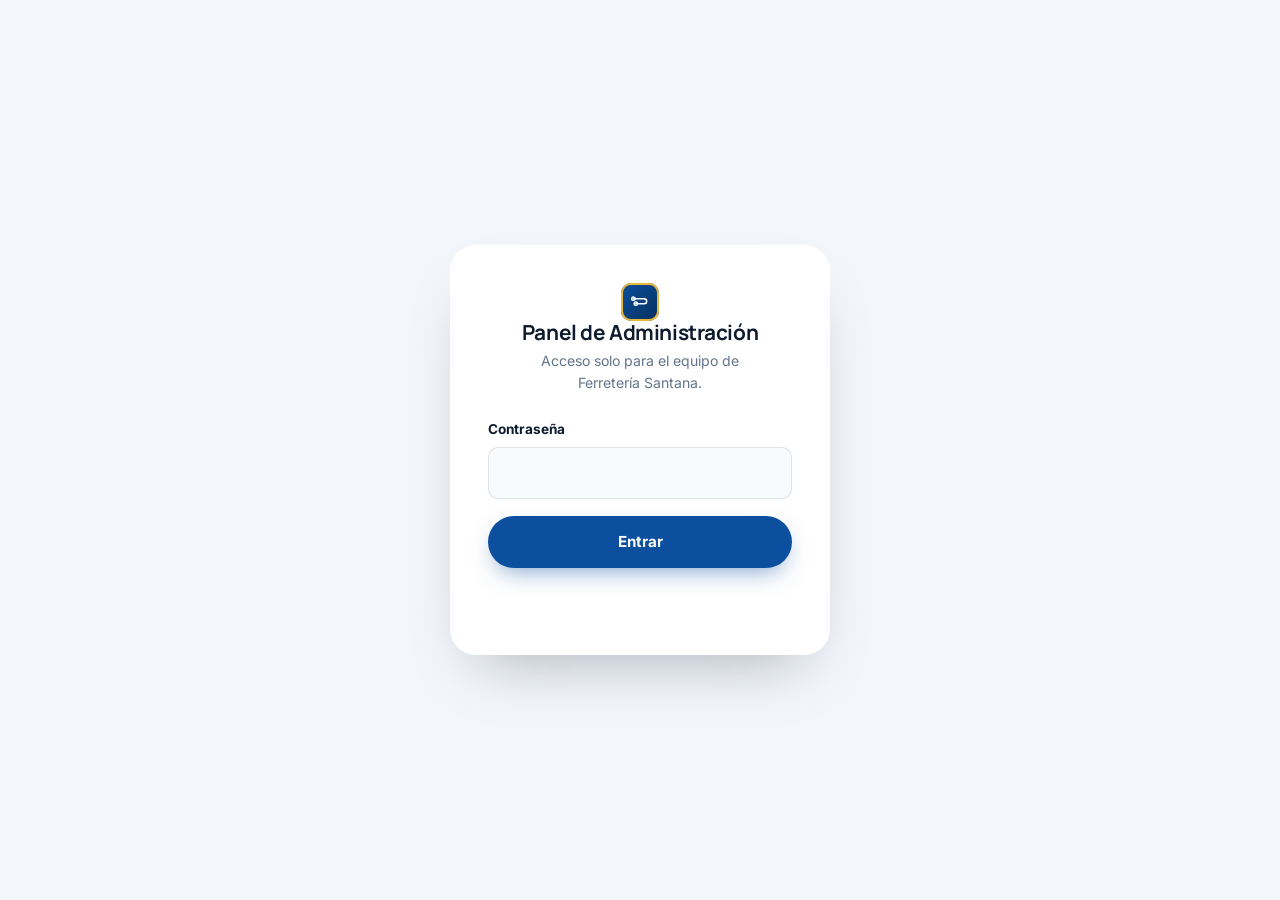
==== index.html @ a8de0877 "Update index.html" ====
<!DOCTYPE html>
<html lang="es-MX">
<head>
<meta charset="UTF-8">
<meta name="viewport" content="width=device-width, initial-scale=1.0">
<title>Panel de Administración | Ferretería Santana</title>
<meta name="robots" content="noindex, nofollow">
<link rel="preconnect" href="https://fonts.googleapis.com">
<link rel="preconnect" href="https://fonts.gstatic.com" crossorigin>
<link rel="stylesheet" href="https://fonts.googleapis.com/css2?family=Manrope:wght@700;800&family=Inter:wght@400;500;600;700&family=IBM+Plex+Mono:wght@500;600&display=swap">
<link rel="stylesheet" href="styles.css?v=20260812">
</head>
<body>

<div class="admin-shell">

  <!-- LOGIN GATE -->
  <div class="admin-lock" data-admin-lock>
    <div class="admin-lock-card">
      <span class="brand-mark" style="margin:0 auto;display:flex;">
        <svg viewBox="0 0 24 24" fill="none" stroke="#fff" stroke-width="1.8" stroke-linecap="round" stroke-linejoin="round"><path d="M4 8h13a3 3 0 0 1 3 3v0a3 3 0 0 1-3 3H7"/><circle cx="4" cy="8" r="2"/><circle cx="7" cy="14" r="2"/></svg>
      </span>
      <h1>Panel de Administración</h1>
      <p>Acceso solo para el equipo de Ferretería Santana.</p>
      <form data-admin-login>
        <div class="form-field" style="text-align:left;">
          <label for="admin-pass">Contraseña</label>
          <input id="admin-pass" type="password" autocomplete="current-password" required>
        </div>
        <button class="btn btn-primary btn-block" type="submit">Entrar</button>
        <p class="admin-error" data-admin-error></p>
      </form>
    </div>
  </div>

  <!-- ADMIN APP (hidden until unlocked) -->
  <div data-admin-app style="display:none;">
    <header class="admin-header">
      <div class="container">
        <div class="brand">
          <span class="brand-mark">
            <svg viewBox="0 0 24 24" fill="none" stroke="#fff" stroke-width="1.8" stroke-linecap="round" stroke-linejoin="round"><path d="M4 8h13a3 3 0 0 1 3 3v0a3 3 0 0 1-3 3H7"/><circle cx="4" cy="8" r="2"/><circle cx="7" cy="14" r="2"/></svg>
          </span>
          <span>Ferretería Santana <small>Panel de productos</small></span>
        </div>
        <div style="display:flex;gap:.7rem;align-items:center;">
          <a class="btn btn-ghost btn-sm" href="tienda.html" target="_blank" rel="noopener">Ver tienda ↗</a>
          <button class="btn btn-ghost btn-sm" data-admin-logout type="button">Salir</button>
        </div>
      </div>
    </header>

    <main class="admin-main">
      <div class="container admin-grid">

        <div>
          <div class="panel">
            <h2 data-form-title>Agregar producto</h2>
            <form data-product-form>
              <input type="hidden" data-field="id">
              <div class="form-field">
                <label for="f-name">Nombre del producto</label>
                <input id="f-name" data-field="name" type="text" required>
              </div>
              <div class="field-row-2">
                <div class="form-field">
                  <label for="f-category">Categoría</label>
                  <select id="f-category" data-field="category" required>
                    <option value="">Seleccionar categoría</option>
                    <option value="ELECTRICOS">Eléctricos</option>
                    <option value="PLOMERIA">Plomería</option>
                    <option value="PINTURA">Pintura</option>
                    <option value="HERRAMIENTA">Herramienta</option>
                    <option value="JARDINERIA">Jardinería</option>
                    <option value="CERRAJERIA">Cerrajería</option>
                    <option value="SEGURIDAD">Seguridad</option>
                    <option value="ILUMINACION">Iluminación</option>
                    <option value="FERRETERIA">Ferretería general</option>
                  </select>
                </div>
                <div class="form-field">
                  <label for="f-icon">Ícono</label>
                  <select id="f-icon" data-field="icon">
                    <option value="">Sin ícono</option>
                    <option value="toolbox">🧰 Herramientas</option>
                    <option value="light">💡 Iluminación</option>
                    <option value="paint">🎨 Pintura</option>
                    <option value="security">🛡️ Seguridad</option>
                    <option value="key">🔑 Cerrajería</option>
                    <option value="pipe">🔧 Plomería</option>
                    <option value="valve">⚙️ Válvulas</option>
                  </select>
                </div>
              </div>
              <div class="field-row-2">
                <div class="form-field">
                  <label for="f-price">Precio (opcional)</label>
                  <input id="f-price" data-field="price" type="text" placeholder="Ej. 150.00">
                </div>
                <div class="form-field">
                  <label for="f-unit">Unidad</label>
                  <input id="f-unit" data-field="unit" type="text" placeholder="Ej. pieza, tramo 6m">
                </div>
              </div>
              <div class="form-field">
                <label for="f-desc">Descripción breve</label>
                <textarea id="f-desc" data-field="desc" rows="3"></textarea>
              </div>
              <div style="display:flex;gap:.6rem;">
                <button class="btn btn-primary btn-block" type="submit" data-submit-label>Agregar producto</button>
                <button class="btn btn-ghost" type="button" data-cancel-edit style="display:none;">Cancelar</button>
              </div>
            </form>
          </div>

          <div class="panel" style="margin-top:1.4rem;">
            <h2>Guardar cambios permanentes</h2>
            <p class="panel-note">Los cambios se guardan automáticamente en este navegador (localStorage), así que ya los ves reflejados en la tienda desde aquí. Para que <strong>todos los visitantes</strong> los vean en GitHub, descarga el archivo actualizado y reemplázalo en tu repositorio.</p>
            <button class="btn btn-accent btn-block" data-export-btn type="button">Descargar products-data.js actualizado</button>
            <p class="status-line" data-export-status></p>
            <div class="divider"></div>
            <button class="btn btn-ghost btn-block" data-reset-btn type="button">Restablecer catálogo original</button>
          </div>
        </div>

        <div class="panel">
          <h2>Productos (<span data-product-count>0</span>)</h2>
          <div class="product-toolbar" style="margin-bottom:1rem;">
            <div class="chip-row" data-admin-chips></div>
            <div class="search-wrap">
              <svg viewBox="0 0 24 24" fill="none" stroke="currentColor" stroke-width="1.8"><circle cx="11" cy="11" r="7"/><path d="m21 21-4.3-4.3"/></svg>
              <input class="search-input" type="search" placeholder="Buscar…" data-admin-search>
            </div>
          </div>
          <div class="admin-table-wrap">
            <table class="admin-table">
              <thead>
                <tr>
                  <th>Ícono</th>
                  <th>Nombre</th>
                  <th>Categoría</th>
                  <th>Precio</th>
                  <th>Acciones</th>
                </tr>
              </thead>
              <tbody data-product-table></tbody>
            </table>
          </div>
        </div>

      </div>
    </main>
  </div>

</div>

<script defer src="lib/gsap.min.js"></script>
<script defer src="lib/ScrollTrigger.min.js"></script>
<script defer src="lib/manifest.js"></script>
<script defer src="lib/products-data.js"></script>
<script defer src="main.js?v=20260812"></script>
<script defer src="admin.js?v=20260812"></script>
</body>
</html>
---- styles.css ----
/* =============================================================
   1. Tokens
   ============================================================= */
:root {
  --bg:          #ffffff;
  --bg-2:        #f3f6fb;
  --bg-3:        #eaf0f9;
  --ink:         #0e1b2e;
  --ink-soft:    #33445c;
  --ink-mute:    #64748b;
  --cream:       #f8fafc;

  --blue:        #0b4f9e;
  --blue-dark:   #06305e;
  --blue-light:  #2e79cf;
  --yellow:      #ffc531;
  --yellow-dark: #e0a300;

  --line:        rgba(14, 27, 46, 0.10);
  --glass:       rgba(255, 255, 255, 0.6);
  --glass-line:  rgba(255, 255, 255, 0.7);

  --sans: "Inter", system-ui, sans-serif;
  --display: "Manrope", var(--sans);
  --mono: "IBM Plex Mono", monospace;

  --ease-out:    cubic-bezier(0.16, 1, 0.3, 1);
  --ease-in:     cubic-bezier(0.7, 0, 0.84, 0);
  --ease-soft:   cubic-bezier(0.25, 0.46, 0.45, 0.94);
  --ease-bounce: cubic-bezier(0.34, 1.56, 0.64, 1);

  --radius-sm: 10px;
  --radius-md: 16px;
  --radius-lg: 26px;
  --container: 1240px;
}

@property --mesh-angle {
  syntax: "<angle>";
  initial-value: 0deg;
  inherits: false;
}

/* =============================================================
   2. Reset & base
   ============================================================= */
*, *::before, *::after { box-sizing: border-box; margin: 0; }
html { -webkit-text-size-adjust: 100%; tab-size: 2; scroll-behavior: smooth; }
body {
  font-family: var(--sans);
  font-size: 16px;
  line-height: 1.6;
  color: var(--ink);
  background: var(--bg);
  -webkit-font-smoothing: antialiased;
  text-rendering: optimizeLegibility;
  overflow-x: clip;
  overscroll-behavior-y: none;
}
img, svg, video { display: block; max-width: 100%; }
button { font: inherit; color: inherit; cursor: pointer; border: 0; background: none; }
a { color: inherit; text-decoration: none; }
input, select, textarea { font: inherit; color: inherit; }
p { text-wrap: pretty; }
h1, h2, h3, h4 { text-wrap: balance; line-height: 1.08; letter-spacing: -0.02em; font-family: var(--display); }
ul { list-style: none; padding: 0; }
::selection { background: var(--yellow); color: var(--blue-dark); }

:focus-visible {
  outline: 2px solid var(--blue);
  outline-offset: 3px;
  border-radius: 4px;
}

.skip-link {
  position: fixed; top: -100px; left: 1rem;
  padding: .6rem 1rem; background: var(--ink); color: var(--cream);
  z-index: 9999; border-radius: 8px; font-weight: 600;
}
.skip-link:focus { top: 1rem; }

/* =============================================================
   3. Utilities
   ============================================================= */
.container { max-width: var(--container); margin: 0 auto; padding: 0 1.25rem; }
.sr-only {
  position: absolute; width: 1px; height: 1px; padding: 0; margin: -1px;
  overflow: hidden; clip: rect(0,0,0,0); white-space: nowrap; border: 0;
}
.section { padding: clamp(3.5rem, 7vw, 7rem) 0; }
.section-head { max-width: 640px; margin-bottom: clamp(2rem, 5vw, 3.5rem); }
.kicker {
  display: inline-flex; align-items: center; gap: .5rem;
  font-family: var(--mono); font-size: .78rem; letter-spacing: .08em;
  text-transform: uppercase; color: var(--blue); font-weight: 600;
  margin-bottom: .9rem;
}
.kicker::before {
  content: ""; width: 8px; height: 8px; border-radius: 50%;
  background: var(--yellow); box-shadow: 0 0 0 4px rgba(255,197,49,0.25);
}
.section-sub { color: var(--ink-mute); font-size: 1.05rem; margin-top: .75rem; max-width: 56ch; }

.reveal { opacity: 0; transform: translateY(28px); transition: opacity .7s var(--ease-out), transform .7s var(--ease-out); }
.reveal.is-visible { opacity: 1; transform: none; }
.reveal[data-split] { opacity: 1; transform: none; }

/* =============================================================
   4. Buttons
   ============================================================= */
.btn {
  display: inline-flex; align-items: center; justify-content: center; gap: .55rem;
  padding: .85rem 1.5rem; border-radius: 999px; font-weight: 700; font-size: .95rem;
  transition: transform .35s var(--ease-out), box-shadow .35s var(--ease-out), background .3s var(--ease-out);
  white-space: nowrap;
}
.btn-primary {
  background: var(--blue); color: #fff;
  box-shadow: 0 10px 24px -8px rgba(11,79,158,0.55);
}
.btn-primary:hover { background: var(--blue-dark); transform: translateY(-2px); box-shadow: 0 14px 30px -8px rgba(11,79,158,0.6); }
.btn-accent {
  background: var(--yellow); color: var(--blue-dark);
  box-shadow: 0 10px 24px -8px rgba(224,163,0,0.5);
}
.btn-accent:hover { background: var(--yellow-dark); transform: translateY(-2px); }
.btn-ghost {
  background: transparent; color: var(--ink); border: 1.5px solid var(--line);
}
.btn-ghost:hover { border-color: var(--blue); color: var(--blue); }
.btn-sm { padding: .6rem 1.1rem; font-size: .85rem; }
.btn-block { width: 100%; }
.btn[disabled] { opacity: .5; cursor: not-allowed; }

/* =============================================================
   5. Nav
   ============================================================= */
.nav {
  position: sticky; top: 0; z-index: 100;
  background: rgba(255,255,255,0.78);
  backdrop-filter: blur(16px) saturate(160%);
  -webkit-backdrop-filter: blur(16px) saturate(160%);
  border-bottom: 1px solid var(--line);
}
.nav-inner { display: flex; align-items: center; justify-content: space-between; gap: 1.5rem; padding: .9rem 0; }
.brand { display: flex; align-items: center; gap: .6rem; font-family: var(--display); font-weight: 800; font-size: 1.1rem; color: var(--blue-dark); }
.brand-mark {
  width: 38px; height: 38px; border-radius: 10px;
  background: linear-gradient(135deg, var(--blue) 0%, var(--blue-dark) 100%);
  display: flex; align-items: center; justify-content: center; flex-shrink: 0;
  box-shadow: inset 0 0 0 2px rgba(255,197,49,0.9);
}
.brand-mark svg { width: 20px; height: 20px; }
.brand small { display: block; font-family: var(--sans); font-weight: 500; font-size: .68rem; color: var(--ink-mute); letter-spacing: .03em; }

.nav-links { display: none; align-items: center; gap: 2rem; }
.nav-links a {
  position: relative; font-weight: 600; font-size: .93rem; color: var(--ink-soft);
  padding: .3rem 0;
}
.nav-links a::after {
  content: ""; position: absolute; left: 0; bottom: -2px; width: 0; height: 2px;
  background: var(--yellow); transition: width .3s var(--ease-out);
}
.nav-links a:hover::after, .nav-links a.is-active::after { width: 100%; }
.nav-links a.is-active { color: var(--blue); }

.nav-cta { display: none; align-items: center; gap: .7rem; }
.nav-burger {
  display: flex; align-items: center; justify-content: center;
  width: 42px; height: 42px; border-radius: 10px; border: 1.5px solid var(--line);
}
.nav-burger span { display: block; width: 18px; height: 2px; background: var(--ink); position: relative; }
.nav-burger span::before, .nav-burger span::after {
  content: ""; position: absolute; left: 0; width: 18px; height: 2px; background: var(--ink); transition: transform .3s var(--ease-out);
}
.nav-burger span::before { top: -6px; }
.nav-burger span::after { top: 6px; }

.nav-mobile {
  display: none; flex-direction: column; gap: .2rem; padding: .5rem 0 1.2rem;
  border-top: 1px solid var(--line);
}
.nav-mobile.is-open { display: flex; }
.nav-mobile a { padding: .75rem .25rem; font-weight: 600; border-bottom: 1px solid var(--line); }
.nav-mobile .btn { margin-top: .8rem; }

@media (min-width: 960px) {
  .nav-links { display: flex; }
  .nav-cta { display: flex; }
  .nav-burger { display: none; }
  .nav-mobile { display: none !important; }
}

/* =============================================================
   6. Hero
   ============================================================= */
.hero { position: relative; padding: clamp(3rem, 8vw, 6rem) 0 clamp(2.5rem, 6vw, 4rem); overflow: clip; }
.hero-mesh {
  position: absolute; inset: -10% -10% auto -10%; height: 130%;
  z-index: -1;
  background:
    radial-gradient(circle at 15% 20%, rgba(11,79,158,0.16) 0%, transparent 55%),
    radial-gradient(circle at 85% 15%, rgba(255,197,49,0.22) 0%, transparent 50%),
    radial-gradient(circle at 50% 90%, rgba(11,79,158,0.10) 0%, transparent 55%),
    var(--bg-2);
  filter: blur(40px) saturate(140%);
  animation: meshDrift 26s ease-in-out infinite;
}
@keyframes meshDrift {
  0%, 100% { transform: scale(1) rotate(0deg); }
  50% { transform: scale(1.12) rotate(6deg); }
}
.hero-grid { display: grid; gap: 2.5rem; align-items: center; }
.hero-badge {
  display: inline-flex; align-items: center; gap: .5rem;
  background: #fff; border: 1px solid var(--line); border-radius: 999px;
  padding: .5rem .95rem; font-size: .82rem; font-weight: 700; color: var(--blue-dark);
  box-shadow: 0 4px 14px -6px rgba(14,27,46,0.15);
  margin-bottom: 1.25rem;
}
.hero-badge span.dot { width: 8px; height: 8px; border-radius: 50%; background: var(--yellow); }
.hero-title { font-size: clamp(2.3rem, 5.4vw, 3.7rem); font-weight: 800; color: var(--ink); }
.hero-title em { font-style: normal; color: var(--blue); }
.hero-sub { margin-top: 1.15rem; font-size: 1.1rem; color: var(--ink-soft); max-width: 46ch; }
.hero-actions { display: flex; flex-wrap: wrap; gap: .9rem; margin-top: 1.9rem; }

.hero-stats { display: grid; grid-template-columns: repeat(3, 1fr); gap: 1rem; margin-top: 2.75rem; max-width: 460px; }
.hero-stat strong { display: block; font-family: var(--display); font-size: clamp(1.5rem, 3vw, 1.9rem); color: var(--blue-dark); font-weight: 800; }
.hero-stat span { font-size: .8rem; color: var(--ink-mute); }

.hero-visual { position: relative; min-height: 320px; }
.hero-card-grid { display: grid; grid-template-columns: repeat(2, 1fr); gap: 1rem; }
.glass-card {
  background: var(--glass);
  backdrop-filter: blur(18px) saturate(180%);
  -webkit-backdrop-filter: blur(18px) saturate(180%);
  border: 1px solid var(--glass-line);
  border-radius: var(--radius-md);
  box-shadow: 0 20px 40px -20px rgba(14,27,46,0.25);
}
@supports not (backdrop-filter: blur(1px)) {
  .glass-card { background: rgba(255,255,255,0.92); }
}
.hero-icon-card {
  padding: 1.4rem 1.1rem; display: flex; flex-direction: column; gap: .7rem;
  transition: transform .4s var(--ease-out), box-shadow .4s var(--ease-out);
}
.hero-icon-card:hover { transform: translateY(-6px) rotate(-1deg); box-shadow: 0 26px 50px -18px rgba(14,27,46,0.3); }
.hero-icon-card .ico-wrap {
  width: 44px; height: 44px; border-radius: 12px;
  display: flex; align-items: center; justify-content: center;
  background: linear-gradient(135deg, var(--blue) 0%, var(--blue-light) 100%);
}
.hero-icon-card .ico-wrap svg { width: 24px; height: 24px; color: #fff; }
.hero-icon-card:nth-child(2) .ico-wrap, .hero-icon-card:nth-child(3) .ico-wrap { background: linear-gradient(135deg, var(--yellow) 0%, var(--yellow-dark) 100%); }
.hero-icon-card h4 { font-size: .95rem; font-weight: 700; }
.hero-icon-card p { font-size: .8rem; color: var(--ink-mute); }
.hero-icon-card:nth-child(2) { margin-top: 1.6rem; }
.hero-icon-card:nth-child(4) { margin-top: -1.6rem; }

@media (min-width: 960px) {
  .hero-grid { grid-template-columns: 1.05fr .95fr; gap: 3.5rem; }
}

/* =============================================================
   7. Category / feature bento
   ============================================================= */
.cat-grid { display: grid; grid-template-columns: repeat(auto-fit, minmax(230px, 1fr)); gap: 1.1rem; }
.cat-card {
  background: #fff; border: 1px solid var(--line); border-radius: var(--radius-md);
  padding: 1.6rem; display: flex; flex-direction: column; gap: .85rem;
  transition: transform .4s var(--ease-out), box-shadow .4s var(--ease-out), border-color .3s;
  position: relative; overflow: hidden;
}
.cat-card::before {
  content: ""; position: absolute; inset: 0; opacity: 0;
  background: linear-gradient(135deg, rgba(11,79,158,0.06), rgba(255,197,49,0.10));
  transition: opacity .35s var(--ease-out);
}
.cat-card:hover { transform: translateY(-6px); box-shadow: 0 24px 44px -22px rgba(14,27,46,0.28); border-color: transparent; }
.cat-card:hover::before { opacity: 1; }
.cat-card .ico-wrap {
  width: 50px; height: 50px; border-radius: 13px; position: relative; z-index: 1;
  display: flex; align-items: center; justify-content: center;
  background: var(--bg-3);
}
.cat-card .ico-wrap svg { width: 26px; height: 26px; color: var(--blue); }
.cat-card h3 { position: relative; z-index: 1; font-size: 1.08rem; }
.cat-card p { position: relative; z-index: 1; font-size: .88rem; color: var(--ink-mute); }
.cat-card .cat-link { position: relative; z-index: 1; font-size: .83rem; font-weight: 700; color: var(--blue); display: inline-flex; align-items: center; gap: .35rem; margin-top: .2rem; }
.cat-card .cat-link svg { width: 14px; height: 14px; transition: transform .3s var(--ease-out); }
.cat-card:hover .cat-link svg { transform: translateX(3px); }

/* =============================================================
   8. Pillars
   ============================================================= */
.pillar-grid { display: grid; grid-template-columns: repeat(auto-fit, minmax(260px, 1fr)); gap: 1.4rem; }
.pillar-card { padding: 1.9rem; border-radius: var(--radius-md); background: var(--bg-2); }
.pillar-card .ico-wrap {
  width: 48px; height: 48px; border-radius: 12px; margin-bottom: 1.1rem;
  display: flex; align-items: center; justify-content: center;
  background: var(--blue-dark);
}
.pillar-card .ico-wrap svg { width: 24px; height: 24px; color: var(--yellow); }
.pillar-card h3 { font-size: 1.1rem; margin-bottom: .55rem; }
.pillar-card p { color: var(--ink-mute); font-size: .92rem; }

/* =============================================================
   9. Products
   ============================================================= */
.product-toolbar { display: flex; flex-wrap: wrap; gap: .9rem; align-items: center; justify-content: space-between; margin-bottom: 2rem; }
.chip-row { display: flex; flex-wrap: wrap; gap: .55rem; }
.chip {
  padding: .55rem 1rem; border-radius: 999px; border: 1.5px solid var(--line);
  font-size: .85rem; font-weight: 600; color: var(--ink-soft);
  transition: all .25s var(--ease-out);
}
.chip:hover { border-color: var(--blue); color: var(--blue); }
.chip.is-active { background: var(--blue); border-color: var(--blue); color: #fff; }
.search-wrap { position: relative; flex-shrink: 0; }
.search-wrap svg { position: absolute; left: 14px; top: 50%; transform: translateY(-50%); width: 17px; height: 17px; color: var(--ink-mute); }
.search-input {
  padding: .68rem 1rem .68rem 2.5rem; border-radius: 999px; border: 1.5px solid var(--line);
  min-width: 220px; background: #fff;
}
.search-input:focus { border-color: var(--blue); outline: none; }

.product-grid { display: grid; grid-template-columns: repeat(auto-fill, minmax(240px, 1fr)); gap: 1.25rem; }
.product-card {
  background: #fff; border: 1px solid var(--line); border-radius: var(--radius-md);
  overflow: hidden; display: flex; flex-direction: column;
  transition: transform .4s var(--ease-out), box-shadow .4s var(--ease-out);
}
.product-card:hover { transform: translateY(-5px); box-shadow: 0 22px 42px -20px rgba(14,27,46,0.28); }
.product-media {
  aspect-ratio: 4/3; display: flex; align-items: center; justify-content: center;
  background: linear-gradient(135deg, var(--bg-3) 0%, #ffffff 100%);
  position: relative;
}
.product-media svg { width: 44%; height: 44%; color: var(--blue); opacity: .85; }
.product-cat-tag {
  position: absolute; top: 10px; left: 10px; background: var(--yellow); color: var(--blue-dark);
  font-size: .68rem; font-weight: 800; padding: .28rem .6rem; border-radius: 999px; letter-spacing: .02em;
}
.product-body { padding: 1.1rem 1.15rem 1.3rem; display: flex; flex-direction: column; gap: .5rem; flex: 1; }
.product-body h3 { font-size: 1rem; }
.product-body p { font-size: .85rem; color: var(--ink-mute); flex: 1; }
.product-meta { display: flex; align-items: center; justify-content: space-between; margin-top: .3rem; }
.product-price { font-family: var(--mono); font-weight: 700; color: var(--blue-dark); font-size: .92rem; }
.product-unit { font-size: .74rem; color: var(--ink-mute); }
.product-body .btn { margin-top: .7rem; }
.empty-state { text-align: center; padding: 4rem 1rem; color: var(--ink-mute); }

/* =============================================================
   10. Testimonials
   ============================================================= */
.testi-grid { display: grid; grid-template-columns: repeat(auto-fit, minmax(280px, 1fr)); gap: 1.3rem; }
.testi-card { background: var(--bg-2); border-radius: var(--radius-md); padding: 1.8rem; }
.testi-card svg { width: 26px; height: 26px; color: var(--yellow-dark); margin-bottom: .9rem; }
.testi-card p.quote { font-size: .96rem; color: var(--ink-soft); margin-bottom: 1.2rem; }
.testi-author { font-weight: 700; font-size: .9rem; }
.testi-role { font-size: .8rem; color: var(--ink-mute); }

/* =============================================================
   11. CTA band
   ============================================================= */
.cta-band {
  background: linear-gradient(135deg, var(--blue-dark) 0%, var(--blue) 100%);
  border-radius: var(--radius-lg); padding: clamp(2.2rem, 5vw, 3.5rem);
  display: flex; flex-wrap: wrap; gap: 1.8rem; align-items: center; justify-content: space-between;
  position: relative; overflow: hidden;
}
.cta-band::before {
  content: ""; position: absolute; right: -60px; top: -60px; width: 240px; height: 240px;
  border-radius: 50%; background: rgba(255,197,49,0.18); filter: blur(20px);
}
.cta-band h2, .cta-band p { color: #fff; position: relative; }
.cta-band p { color: rgba(255,255,255,0.82); margin-top: .5rem; max-width: 42ch; }
.cta-actions { display: flex; gap: .9rem; flex-wrap: wrap; position: relative; }

/* =============================================================
   12. Contact page
   ============================================================= */
.contact-grid { display: grid; gap: 2.5rem; }
.info-card { background: var(--bg-2); border-radius: var(--radius-md); padding: 1.8rem; margin-bottom: 1rem; }
.info-row { display: flex; gap: .9rem; align-items: flex-start; padding: .8rem 0; border-bottom: 1px solid var(--line); }
.info-row:last-child { border-bottom: 0; }
.info-row .ico-wrap { width: 38px; height: 38px; border-radius: 10px; background: var(--blue); display: flex; align-items: center; justify-content: center; flex-shrink: 0; }
.info-row .ico-wrap svg { width: 19px; height: 19px; color: #fff; }
.info-row strong { display: block; font-size: .88rem; }
.info-row span, .info-row a { font-size: .88rem; color: var(--ink-mute); }
.info-row a:hover { color: var(--blue); }

.form-card { background: #fff; border: 1px solid var(--line); border-radius: var(--radius-md); padding: 1.9rem; }
.form-field { display: flex; flex-direction: column; gap: .4rem; margin-bottom: 1.1rem; }
.form-field label { font-size: .85rem; font-weight: 700; }
.form-field input, .form-field select, .form-field textarea {
  padding: .75rem .9rem; border: 1.5px solid var(--line); border-radius: 10px; background: var(--cream);
}
.form-field input:focus, .form-field select:focus, .form-field textarea:focus { border-color: var(--blue); outline: none; background: #fff; }
.form-row { display: grid; grid-template-columns: 1fr 1fr; gap: 1rem; }
.form-note { font-size: .78rem; color: var(--ink-mute); margin-top: .8rem; }
.map-embed { border-radius: var(--radius-md); overflow: hidden; border: 1px solid var(--line); height: 100%; min-height: 320px; }
.map-embed iframe { width: 100%; height: 100%; min-height: 320px; border: 0; }

@media (min-width: 960px) {
  .contact-grid { grid-template-columns: 1.05fr .95fr; }
}

/* =============================================================
   13. Admin
   ============================================================= */
.admin-shell { min-height: 100vh; background: var(--bg-2); }
.admin-lock { min-height: 100vh; display: flex; align-items: center; justify-content: center; padding: 1.5rem; }
.admin-lock-card { max-width: 380px; width: 100%; background: #fff; border-radius: var(--radius-lg); padding: 2.4rem; box-shadow: 0 30px 60px -30px rgba(14,27,46,0.35); text-align: center; }
.admin-lock-card .brand-mark { margin: 0 auto 1.2rem; }
.admin-lock-card h1 { font-size: 1.3rem; margin-bottom: .4rem; }
.admin-lock-card p { color: var(--ink-mute); font-size: .88rem; margin-bottom: 1.5rem; }
.admin-error { color: #b42318; font-size: .82rem; margin-top: .6rem; min-height: 1.1em; }

.admin-header { background: #fff; border-bottom: 1px solid var(--line); padding: 1rem 0; position: sticky; top: 0; z-index: 20; }
.admin-header .container { display: flex; align-items: center; justify-content: space-between; gap: 1rem; flex-wrap: wrap; }
.admin-main { padding: 2rem 0 4rem; }
.admin-grid { display: grid; gap: 1.6rem; }
@media (min-width: 1100px) { .admin-grid { grid-template-columns: 380px 1fr; align-items: start; } }

.panel { background: #fff; border: 1px solid var(--line); border-radius: var(--radius-md); padding: 1.6rem; }
.panel h2 { font-size: 1.05rem; margin-bottom: 1.1rem; }
.panel-note { background: var(--bg-3); border-radius: 10px; padding: .9rem 1rem; font-size: .8rem; color: var(--ink-soft); margin-bottom: 1.2rem; }

.admin-table-wrap { overflow-x: auto; }
.admin-table { width: 100%; border-collapse: collapse; font-size: .87rem; }
.admin-table th { text-align: left; padding: .7rem .6rem; color: var(--ink-mute); font-size: .74rem; text-transform: uppercase; letter-spacing: .04em; border-bottom: 1px solid var(--line); }
.admin-table td { padding: .7rem .6rem; border-bottom: 1px solid var(--line); vertical-align: middle; }
.admin-table tr:last-child td { border-bottom: 0; }
.admin-table .p-thumb { width: 40px; height: 40px; border-radius: 8px; background: var(--bg-3); display: flex; align-items: center; justify-content: center; }
.admin-table .p-thumb svg { width: 20px; height: 20px; color: var(--blue); }
.row-actions { display: flex; gap: .4rem; }
.icon-btn {
  width: 32px; height: 32px; border-radius: 8px; display: flex; align-items: center; justify-content: center;
  border: 1px solid var(--line); transition: all .2s;
}
.icon-btn svg { width: 15px; height: 15px; }
.icon-btn:hover { border-color: var(--blue); color: var(--blue); }
.icon-btn.danger:hover { border-color: #b42318; color: #b42318; }

.badge-tag { display: inline-block; padding: .2rem .6rem; border-radius: 999px; background: var(--bg-3); font-size: .74rem; font-weight: 700; color: var(--blue-dark); }
.status-line { font-size: .82rem; color: var(--ink-mute); margin-top: .8rem; min-height: 1.1em; }
.status-line.is-ok { color: #067647; }
.divider { height: 1px; background: var(--line); margin: 1.4rem 0; }
.field-row-2 { display: grid; grid-template-columns: 1fr 1fr; gap: .9rem; }

/* =============================================================
   14. Footer
   ============================================================= */
.footer { background: var(--blue-dark); color: rgba(255,255,255,0.85); padding: 3.5rem 0 1.8rem; margin-top: clamp(3rem, 6vw, 5rem); }
.footer-grid { display: grid; gap: 2.2rem; grid-template-columns: 1fr; }
.footer .brand { color: #fff; }
.footer .brand small { color: rgba(255,255,255,0.6); }
.footer p.desc { font-size: .88rem; color: rgba(255,255,255,0.65); margin-top: .9rem; max-width: 34ch; }
.footer h4 { font-size: .82rem; text-transform: uppercase; letter-spacing: .05em; color: rgba(255,255,255,0.55); margin-bottom: 1rem; }
.footer-links { display: flex; flex-direction: column; gap: .6rem; }
.footer-links a { font-size: .88rem; color: rgba(255,255,255,0.85); }
.footer-links a:hover { color: var(--yellow); }
.footer-social { display: flex; gap: .7rem; margin-top: 1rem; }
.footer-social a { width: 36px; height: 36px; border-radius: 10px; background: rgba(255,255,255,0.1); display: flex; align-items: center; justify-content: center; }
.footer-social a svg { width: 17px; height: 17px; }
.footer-social a:hover { background: var(--yellow); color: var(--blue-dark); }
.footer-bottom { border-top: 1px solid rgba(255,255,255,0.14); margin-top: 2.6rem; padding-top: 1.6rem; font-size: .8rem; color: rgba(255,255,255,0.55); display: flex; flex-wrap: wrap; gap: .8rem; justify-content: space-between; }
@media (min-width: 720px) { .footer-grid { grid-template-columns: 1.4fr 1fr 1fr; } }

/* WhatsApp floating button */
.wa-float {
  position: fixed; bottom: 20px; right: 20px; z-index: 90;
  width: 56px; height: 56px; border-radius: 50%; background: #25D366;
  display: flex; align-items: center; justify-content: center;
  box-shadow: 0 12px 26px -8px rgba(37,211,102,0.6);
  transition: transform .3s var(--ease-bounce);
}
.wa-float:hover { transform: scale(1.08); }
.wa-float svg { width: 28px; height: 28px; color: #fff; }

/* =============================================================
   15. Responsive breakpoints reference (mobile-first, applied above)
   ============================================================= */
@media (min-width: 540px) {}
@media (min-width: 720px) {}
@media (min-width: 960px) {}
@media (min-width: 1280px) {}

/* =============================================================
   16. Reduced motion — only truly intrusive effects
   ============================================================= */
@media (prefers-reduced-motion: reduce) {
  .hero-mesh { animation: none; }
}
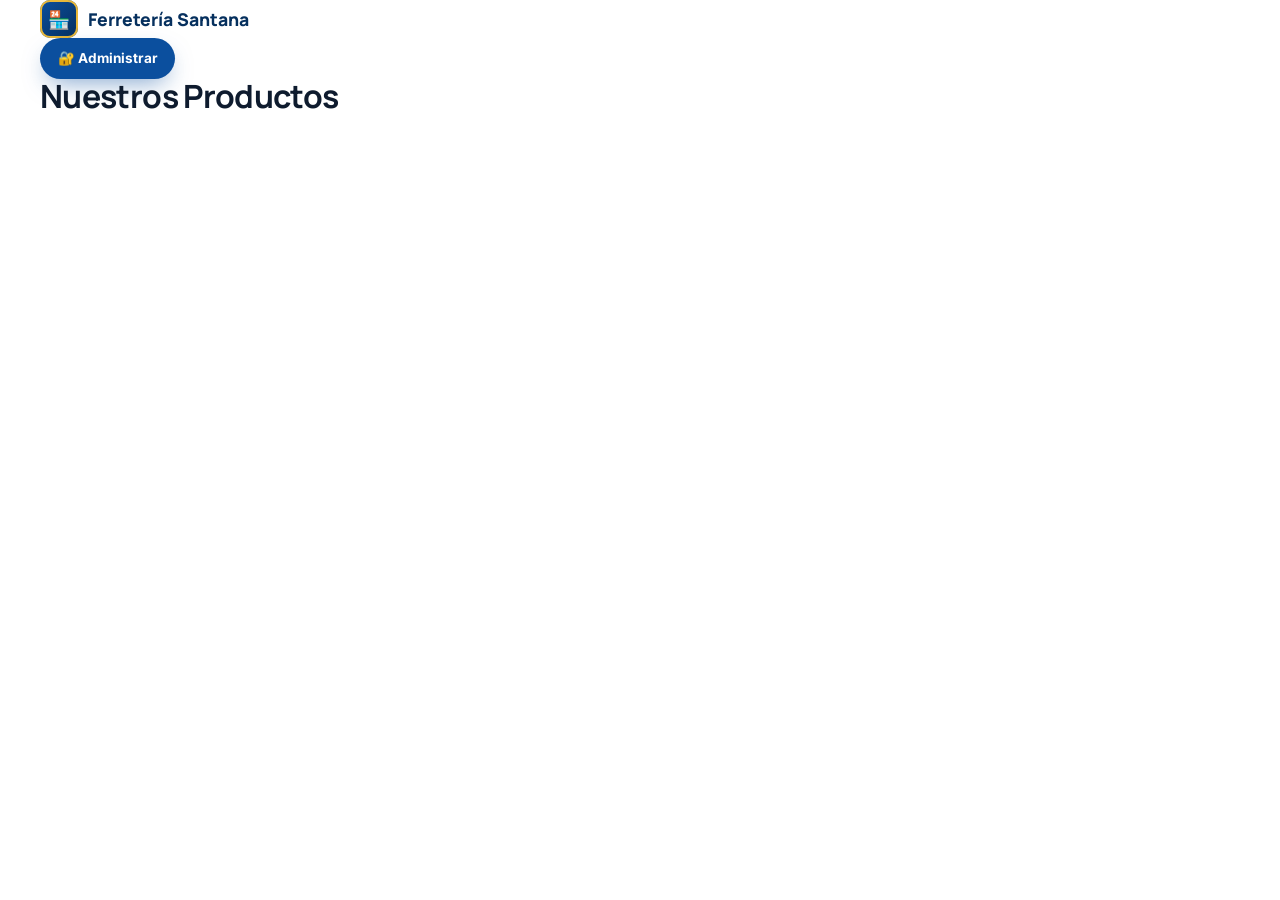
==== commit 2ff92ac1: "Update index.html" ====
--- a/index.html
+++ b/index.html
@@ -3,162 +3,36 @@
 <head>
 <meta charset="UTF-8">
 <meta name="viewport" content="width=device-width, initial-scale=1.0">
-<title>Panel de Administración | Ferretería Santana</title>
-<meta name="robots" content="noindex, nofollow">
+<title>Ferretería Santana</title>
 <link rel="preconnect" href="https://fonts.googleapis.com">
 <link rel="preconnect" href="https://fonts.gstatic.com" crossorigin>
-<link rel="stylesheet" href="https://fonts.googleapis.com/css2?family=Manrope:wght@700;800&family=Inter:wght@400;500;600;700&family=IBM+Plex+Mono:wght@500;600&display=swap">
+<link rel="stylesheet" href="https://fonts.googleapis.com/css2?family=Manrope:wght@700;800&family=Inter:wght@400;500;600;700&display=swap">
 <link rel="stylesheet" href="styles.css?v=20260812">
 </head>
 <body>
 
-<div class="admin-shell">
+<header class="site-header">
+  <div class="container">
+    <div class="brand">
+      <span class="brand-mark">🏪</span>
+      <span>Ferretería Santana</span>
+    </div>
+    <a href="admin.html" class="btn btn-primary btn-sm">🔐 Administrar</a>
+  </div>
+</header>
 
-  <!-- LOGIN GATE -->
-  <div class="admin-lock" data-admin-lock>
-    <div class="admin-lock-card">
-      <span class="brand-mark" style="margin:0 auto;display:flex;">
-        <svg viewBox="0 0 24 24" fill="none" stroke="#fff" stroke-width="1.8" stroke-linecap="round" stroke-linejoin="round"><path d="M4 8h13a3 3 0 0 1 3 3v0a3 3 0 0 1-3 3H7"/><circle cx="4" cy="8" r="2"/><circle cx="7" cy="14" r="2"/></svg>
-      </span>
-      <h1>Panel de Administración</h1>
-      <p>Acceso solo para el equipo de Ferretería Santana.</p>
-      <form data-admin-login>
-        <div class="form-field" style="text-align:left;">
-          <label for="admin-pass">Contraseña</label>
-          <input id="admin-pass" type="password" autocomplete="current-password" required>
-        </div>
-        <button class="btn btn-primary btn-block" type="submit">Entrar</button>
-        <p class="admin-error" data-admin-error></p>
-      </form>
-    </div>
+<main>
+  <div class="container">
+    <h1>Nuestros Productos</h1>
+    <div id="product-grid" class="product-grid"></div>
   </div>
-
-  <!-- ADMIN APP (hidden until unlocked) -->
-  <div data-admin-app style="display:none;">
-    <header class="admin-header">
-      <div class="container">
-        <div class="brand">
-          <span class="brand-mark">
-            <svg viewBox="0 0 24 24" fill="none" stroke="#fff" stroke-width="1.8" stroke-linecap="round" stroke-linejoin="round"><path d="M4 8h13a3 3 0 0 1 3 3v0a3 3 0 0 1-3 3H7"/><circle cx="4" cy="8" r="2"/><circle cx="7" cy="14" r="2"/></svg>
-          </span>
-          <span>Ferretería Santana <small>Panel de productos</small></span>
-        </div>
-        <div style="display:flex;gap:.7rem;align-items:center;">
-          <a class="btn btn-ghost btn-sm" href="tienda.html" target="_blank" rel="noopener">Ver tienda ↗</a>
-          <button class="btn btn-ghost btn-sm" data-admin-logout type="button">Salir</button>
-        </div>
-      </div>
-    </header>
-
-    <main class="admin-main">
-      <div class="container admin-grid">
-
-        <div>
-          <div class="panel">
-            <h2 data-form-title>Agregar producto</h2>
-            <form data-product-form>
-              <input type="hidden" data-field="id">
-              <div class="form-field">
-                <label for="f-name">Nombre del producto</label>
-                <input id="f-name" data-field="name" type="text" required>
-              </div>
-              <div class="field-row-2">
-                <div class="form-field">
-                  <label for="f-category">Categoría</label>
-                  <select id="f-category" data-field="category" required>
-                    <option value="">Seleccionar categoría</option>
-                    <option value="ELECTRICOS">Eléctricos</option>
-                    <option value="PLOMERIA">Plomería</option>
-                    <option value="PINTURA">Pintura</option>
-                    <option value="HERRAMIENTA">Herramienta</option>
-                    <option value="JARDINERIA">Jardinería</option>
-                    <option value="CERRAJERIA">Cerrajería</option>
-                    <option value="SEGURIDAD">Seguridad</option>
-                    <option value="ILUMINACION">Iluminación</option>
-                    <option value="FERRETERIA">Ferretería general</option>
-                  </select>
-                </div>
-                <div class="form-field">
-                  <label for="f-icon">Ícono</label>
-                  <select id="f-icon" data-field="icon">
-                    <option value="">Sin ícono</option>
-                    <option value="toolbox">🧰 Herramientas</option>
-                    <option value="light">💡 Iluminación</option>
-                    <option value="paint">🎨 Pintura</option>
-                    <option value="security">🛡️ Seguridad</option>
-                    <option value="key">🔑 Cerrajería</option>
-                    <option value="pipe">🔧 Plomería</option>
-                    <option value="valve">⚙️ Válvulas</option>
-                  </select>
-                </div>
-              </div>
-              <div class="field-row-2">
-                <div class="form-field">
-                  <label for="f-price">Precio (opcional)</label>
-                  <input id="f-price" data-field="price" type="text" placeholder="Ej. 150.00">
-                </div>
-                <div class="form-field">
-                  <label for="f-unit">Unidad</label>
-                  <input id="f-unit" data-field="unit" type="text" placeholder="Ej. pieza, tramo 6m">
-                </div>
-              </div>
-              <div class="form-field">
-                <label for="f-desc">Descripción breve</label>
-                <textarea id="f-desc" data-field="desc" rows="3"></textarea>
-              </div>
-              <div style="display:flex;gap:.6rem;">
-                <button class="btn btn-primary btn-block" type="submit" data-submit-label>Agregar producto</button>
-                <button class="btn btn-ghost" type="button" data-cancel-edit style="display:none;">Cancelar</button>
-              </div>
-            </form>
-          </div>
-
-          <div class="panel" style="margin-top:1.4rem;">
-            <h2>Guardar cambios permanentes</h2>
-            <p class="panel-note">Los cambios se guardan automáticamente en este navegador (localStorage), así que ya los ves reflejados en la tienda desde aquí. Para que <strong>todos los visitantes</strong> los vean en GitHub, descarga el archivo actualizado y reemplázalo en tu repositorio.</p>
-            <button class="btn btn-accent btn-block" data-export-btn type="button">Descargar products-data.js actualizado</button>
-            <p class="status-line" data-export-status></p>
-            <div class="divider"></div>
-            <button class="btn btn-ghost btn-block" data-reset-btn type="button">Restablecer catálogo original</button>
-          </div>
-        </div>
-
-        <div class="panel">
-          <h2>Productos (<span data-product-count>0</span>)</h2>
-          <div class="product-toolbar" style="margin-bottom:1rem;">
-            <div class="chip-row" data-admin-chips></div>
-            <div class="search-wrap">
-              <svg viewBox="0 0 24 24" fill="none" stroke="currentColor" stroke-width="1.8"><circle cx="11" cy="11" r="7"/><path d="m21 21-4.3-4.3"/></svg>
-              <input class="search-input" type="search" placeholder="Buscar…" data-admin-search>
-            </div>
-          </div>
-          <div class="admin-table-wrap">
-            <table class="admin-table">
-              <thead>
-                <tr>
-                  <th>Ícono</th>
-                  <th>Nombre</th>
-                  <th>Categoría</th>
-                  <th>Precio</th>
-                  <th>Acciones</th>
-                </tr>
-              </thead>
-              <tbody data-product-table></tbody>
-            </table>
-          </div>
-        </div>
-
-      </div>
-    </main>
-  </div>
-
-</div>
+</main>
 
 <script defer src="lib/gsap.min.js"></script>
 <script defer src="lib/ScrollTrigger.min.js"></script>
 <script defer src="lib/manifest.js"></script>
 <script defer src="lib/products-data.js"></script>
 <script defer src="main.js?v=20260812"></script>
-<script defer src="admin.js?v=20260812"></script>
+
 </body>
 </html>
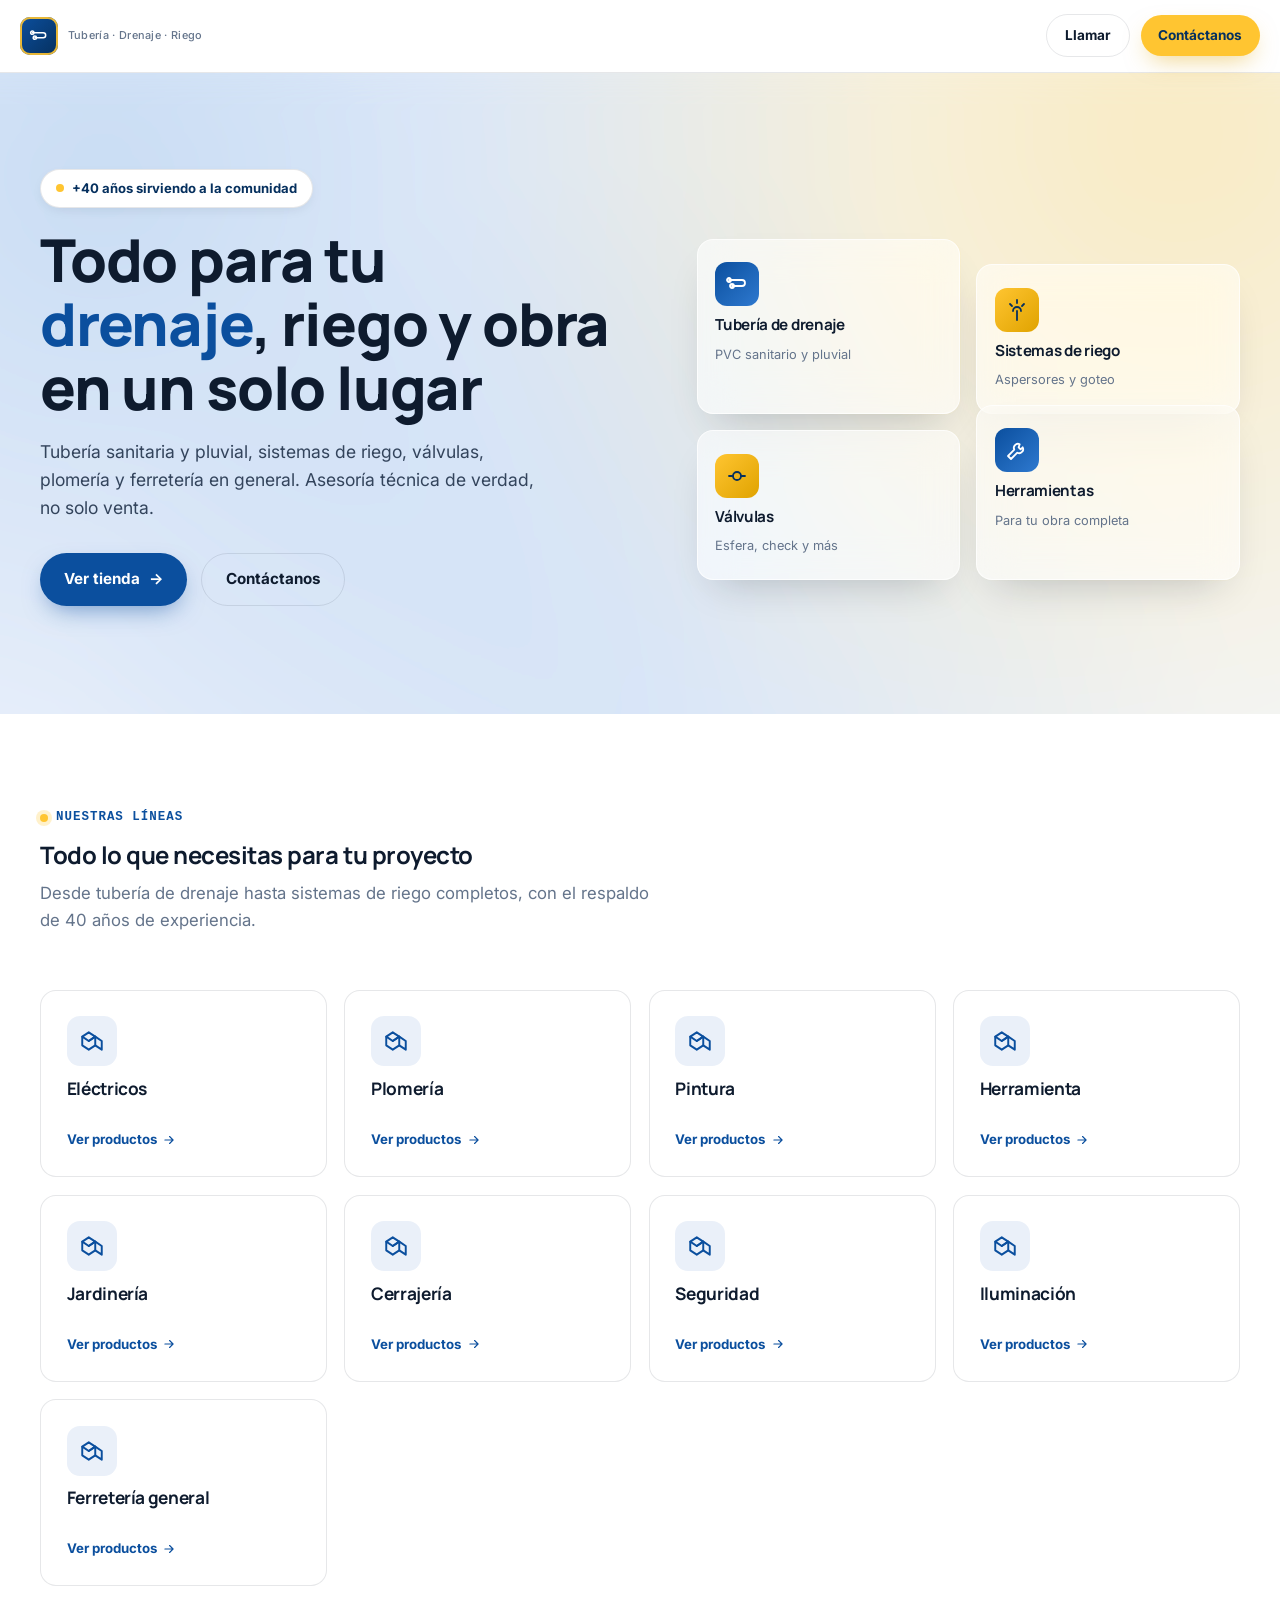
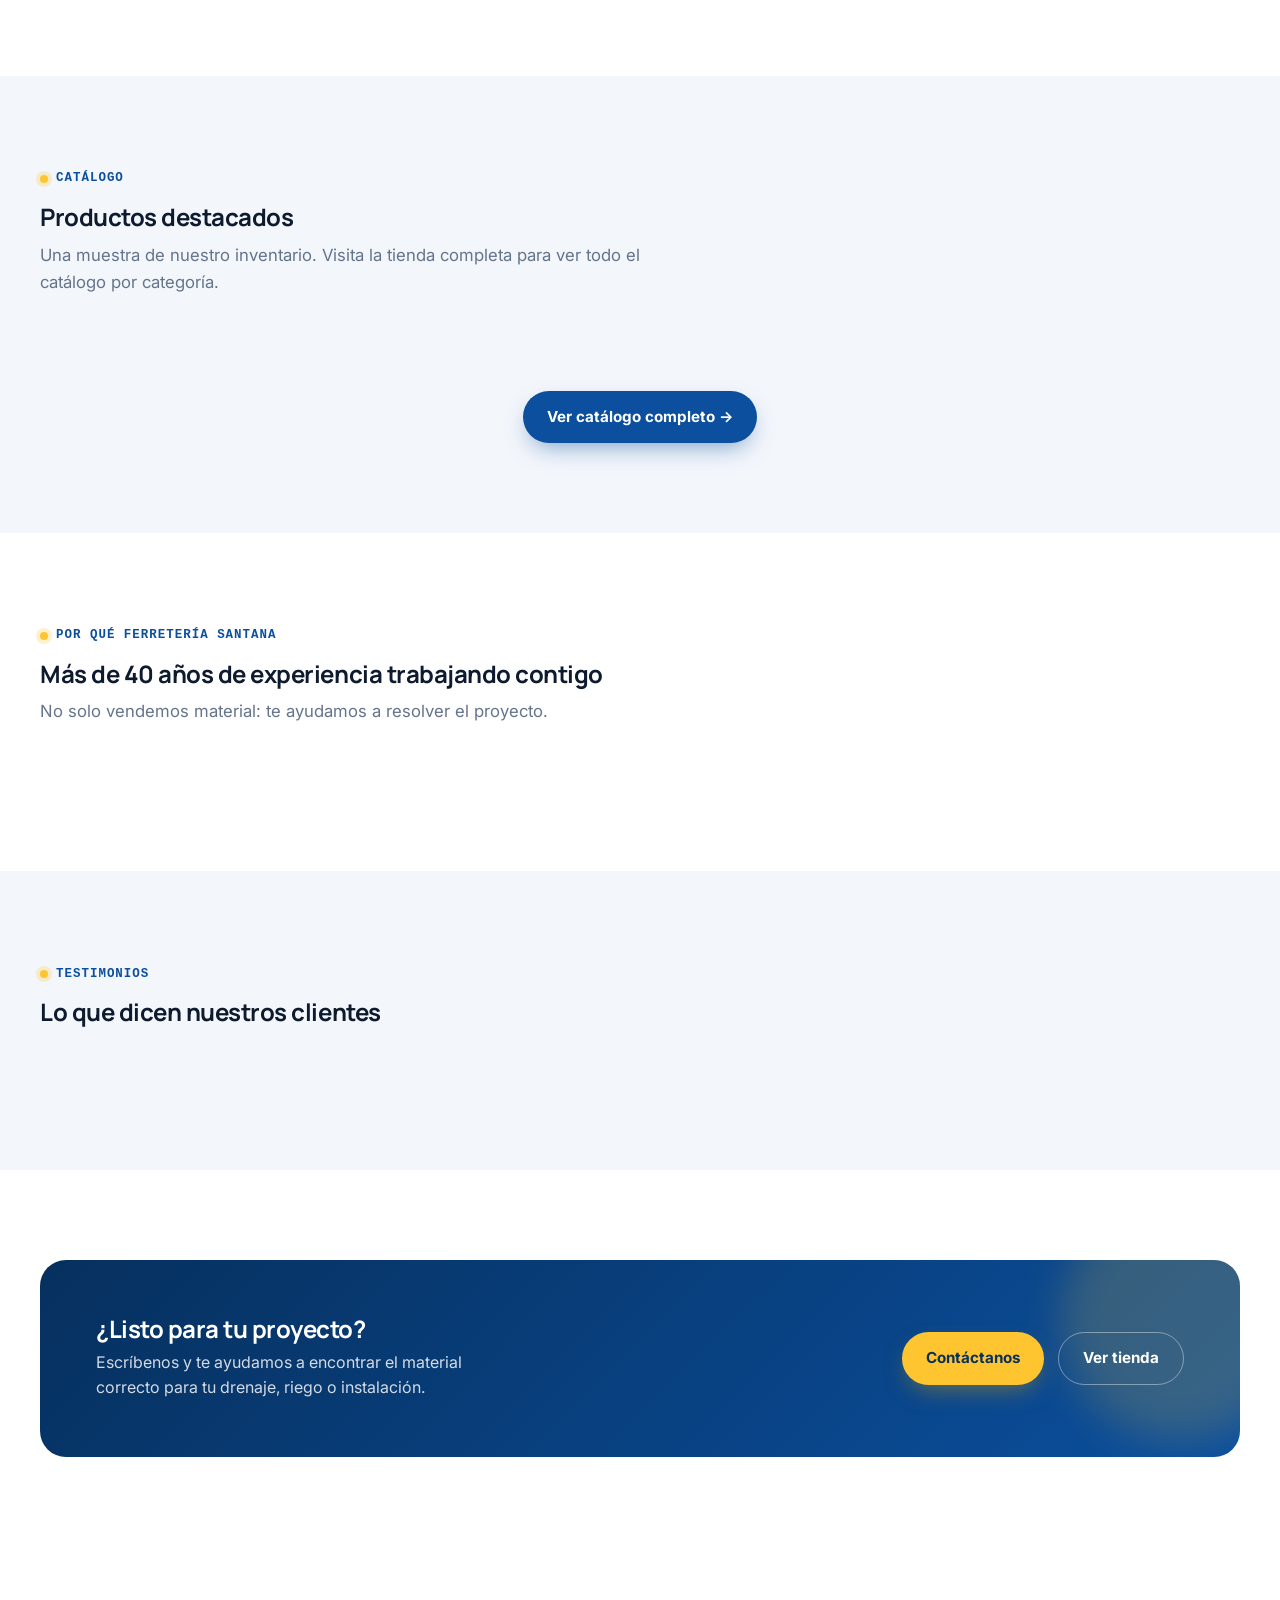
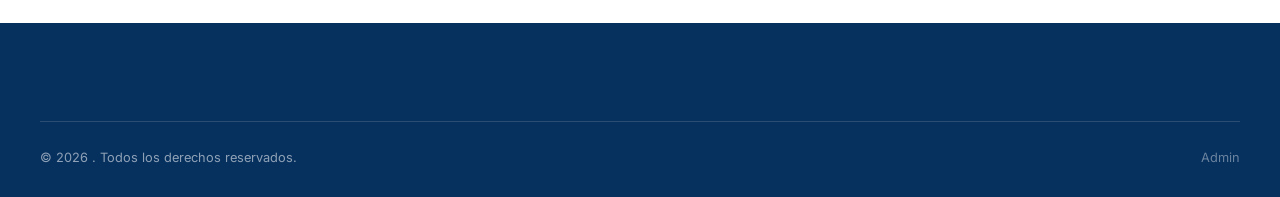
==== commit 6626189c: "Add files via upload" ====
--- a/index.html
+++ b/index.html
@@ -3,36 +3,160 @@
 <head>
 <meta charset="UTF-8">
 <meta name="viewport" content="width=device-width, initial-scale=1.0">
-<title>Ferretería Santana</title>
+<title>Ferretería Santana | Tubería, Drenaje y Sistemas de Riego</title>
+<meta name="description" content="Ferretería Santana: más de 40 años surtiendo tubería de drenaje, sistemas de riego, plomería y ferretería en general.">
 <link rel="preconnect" href="https://fonts.googleapis.com">
 <link rel="preconnect" href="https://fonts.gstatic.com" crossorigin>
-<link rel="stylesheet" href="https://fonts.googleapis.com/css2?family=Manrope:wght@700;800&family=Inter:wght@400;500;600;700&display=swap">
+<link rel="stylesheet" href="https://fonts.googleapis.com/css2?family=Manrope:wght@700;800&family=Inter:wght@400;500;600;700&family=IBM+Plex+Mono:wght@500;600&display=swap">
 <link rel="stylesheet" href="styles.css?v=20260812">
+<style>@view-transition{navigation:auto;}</style>
 </head>
 <body>
+<a class="skip-link" href="#main">Saltar al contenido</a>
 
-<header class="site-header">
+<header class="nav">
+  <div class="container nav-inner">
+    <a class="brand" href="index.html">
+      <span class="brand-mark">
+        <svg viewBox="0 0 24 24" fill="none" stroke="#fff" stroke-width="1.8" stroke-linecap="round" stroke-linejoin="round"><path d="M4 8h13a3 3 0 0 1 3 3v0a3 3 0 0 1-3 3H7"/><circle cx="4" cy="8" r="2"/><circle cx="7" cy="14" r="2"/></svg>
+      </span>
+      <span><span data-brand-name>Ferretería Santana</span><small>Tubería · Drenaje · Riego</small></span>
+    </a>
+    <nav class="nav-links" data-nav-links aria-label="Navegación principal"></nav>
+    <div class="nav-cta">
+      <a class="btn btn-ghost btn-sm" href="tel:+528710000000">Llamar</a>
+      <a class="btn btn-accent btn-sm" href="contacto.html">Contáctanos</a>
+    </div>
+    <button class="nav-burger" data-nav-burger aria-label="Abrir menú"><span></span></button>
+  </div>
   <div class="container">
-    <div class="brand">
-      <span class="brand-mark">🏪</span>
-      <span>Ferretería Santana</span>
-    </div>
-    <a href="admin.html" class="btn btn-primary btn-sm">🔐 Administrar</a>
+    <nav class="nav-mobile" data-nav-mobile aria-label="Navegación móvil"></nav>
   </div>
 </header>
 
-<main>
+<main id="main">
+
+  <section class="hero">
+    <div class="hero-mesh" aria-hidden="true"></div>
+    <div class="container">
+      <div class="hero-grid">
+        <div>
+          <div class="hero-badge"><span class="dot"></span> +40 años sirviendo a la comunidad</div>
+          <h1 class="hero-title">Todo para tu <em>drenaje</em>, riego y obra en un solo lugar</h1>
+          <p class="hero-sub">Tubería sanitaria y pluvial, sistemas de riego, válvulas, plomería y ferretería en general. Asesoría técnica de verdad, no solo venta.</p>
+          <div class="hero-actions">
+            <a class="btn btn-primary" href="tienda.html">Ver tienda <span aria-hidden="true">→</span></a>
+            <a class="btn btn-ghost" href="contacto.html">Contáctanos</a>
+          </div>
+          <div class="hero-stats" data-hero-stats></div>
+        </div>
+        <div class="hero-visual">
+          <div class="hero-card-grid">
+            <div class="hero-icon-card glass-card" data-tilt>
+              <div class="ico-wrap"><svg viewBox="0 0 24 24" fill="none" stroke="#fff" stroke-width="1.8" stroke-linecap="round" stroke-linejoin="round"><path d="M4 8h13a3 3 0 0 1 3 3v0a3 3 0 0 1-3 3H7"/><circle cx="4" cy="8" r="2"/><circle cx="7" cy="14" r="2"/></svg></div>
+              <h4>Tubería de drenaje</h4>
+              <p>PVC sanitario y pluvial</p>
+            </div>
+            <div class="hero-icon-card glass-card" data-tilt>
+              <div class="ico-wrap"><svg viewBox="0 0 24 24" fill="none" stroke="#06305e" stroke-width="1.8" stroke-linecap="round" stroke-linejoin="round"><path d="M12 22v-9"/><path d="M8 13a4 4 0 0 1 8 0"/><path d="M12 2v3"/><path d="M5 6l2 2"/><path d="M19 6l-2 2"/></svg></div>
+              <h4>Sistemas de riego</h4>
+              <p>Aspersores y goteo</p>
+            </div>
+            <div class="hero-icon-card glass-card" data-tilt>
+              <div class="ico-wrap"><svg viewBox="0 0 24 24" fill="none" stroke="#06305e" stroke-width="1.8" stroke-linecap="round" stroke-linejoin="round"><circle cx="12" cy="12" r="4"/><path d="M4 12h4"/><path d="M16 12h4"/></svg></div>
+              <h4>Válvulas</h4>
+              <p>Esfera, check y más</p>
+            </div>
+            <div class="hero-icon-card glass-card" data-tilt>
+              <div class="ico-wrap"><svg viewBox="0 0 24 24" fill="none" stroke="#fff" stroke-width="1.8" stroke-linecap="round" stroke-linejoin="round"><path d="M14.7 6.3a4 4 0 0 0-5.4 5.4L3 18l3 3 6.3-6.3a4 4 0 0 0 5.4-5.4l-2.1 2.1-2-2Z"/></svg></div>
+              <h4>Herramientas</h4>
+              <p>Para tu obra completa</p>
+            </div>
+          </div>
+        </div>
+      </div>
+    </div>
+  </section>
+
+  <section class="section" id="categorias">
+    <div class="container">
+      <div class="section-head reveal">
+        <p class="kicker">Nuestras líneas</p>
+        <h2>Todo lo que necesitas para tu proyecto</h2>
+        <p class="section-sub">Desde tubería de drenaje hasta sistemas de riego completos, con el respaldo de 40 años de experiencia.</p>
+      </div>
+      <div class="cat-grid" data-categories></div>
+    </div>
+  </section>
+
+  <section class="section" style="background:var(--bg-2)" id="destacados">
+    <div class="container">
+      <div class="section-head reveal">
+        <p class="kicker">Catálogo</p>
+        <h2>Productos destacados</h2>
+        <p class="section-sub">Una muestra de nuestro inventario. Visita la tienda completa para ver todo el catálogo por categoría.</p>
+      </div>
+      <div class="product-grid" data-featured></div>
+      <div style="text-align:center;margin-top:2.5rem;">
+        <a class="btn btn-primary" href="tienda.html">Ver catálogo completo →</a>
+      </div>
+    </div>
+  </section>
+
+  <section class="section" id="nosotros">
+    <div class="container">
+      <div class="section-head reveal">
+        <p class="kicker">Por qué Ferretería Santana</p>
+        <h2>Más de 40 años de experiencia trabajando contigo</h2>
+        <p class="section-sub">No solo vendemos material: te ayudamos a resolver el proyecto.</p>
+      </div>
+      <div class="pillar-grid" data-pillars></div>
+    </div>
+  </section>
+
+  <section class="section" style="background:var(--bg-2)">
+    <div class="container">
+      <div class="section-head reveal">
+        <p class="kicker">Testimonios</p>
+        <h2>Lo que dicen nuestros clientes</h2>
+      </div>
+      <div class="testi-grid" data-testimonials></div>
+    </div>
+  </section>
+
+  <section class="section">
+    <div class="container">
+      <div class="cta-band reveal">
+        <div>
+          <h2>¿Listo para tu proyecto?</h2>
+          <p>Escríbenos y te ayudamos a encontrar el material correcto para tu drenaje, riego o instalación.</p>
+        </div>
+        <div class="cta-actions">
+          <a class="btn btn-accent" href="contacto.html">Contáctanos</a>
+          <a class="btn btn-ghost" style="border-color:rgba(255,255,255,0.4);color:#fff" href="tienda.html">Ver tienda</a>
+        </div>
+      </div>
+    </div>
+  </section>
+
+</main>
+
+<footer class="footer">
   <div class="container">
-    <h1>Nuestros Productos</h1>
-    <div id="product-grid" class="product-grid"></div>
+    <div class="footer-grid" data-footer-content></div>
+    <div class="footer-bottom">
+      <span>© <span data-year></span> <span data-brand-name>Ferretería Santana</span>. Todos los derechos reservados.</span>
+      <a href="admin.html" style="color:rgba(255,255,255,0.4)">Admin</a>
+    </div>
   </div>
-</main>
+</footer>
+
+<div data-wa-float></div>
 
 <script defer src="lib/gsap.min.js"></script>
 <script defer src="lib/ScrollTrigger.min.js"></script>
 <script defer src="lib/manifest.js"></script>
 <script defer src="lib/products-data.js"></script>
 <script defer src="main.js?v=20260812"></script>
-
 </body>
 </html>
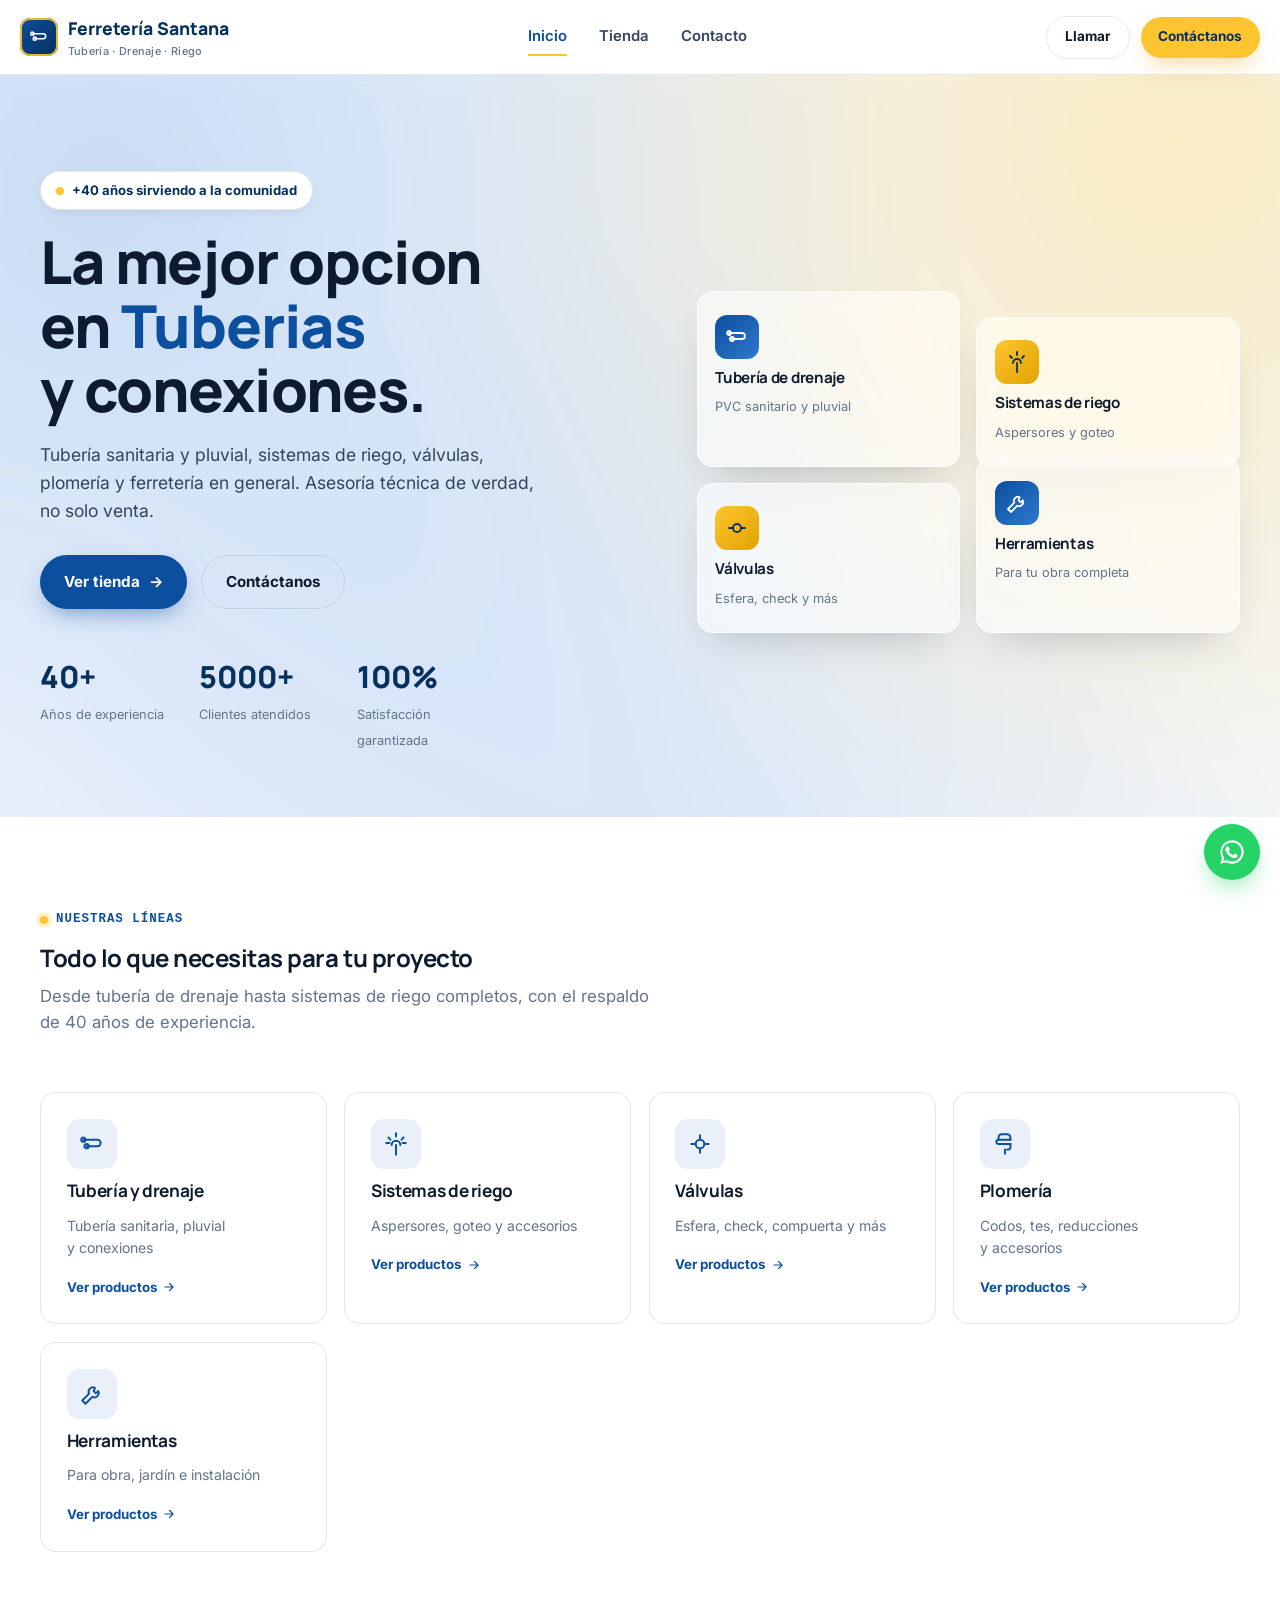
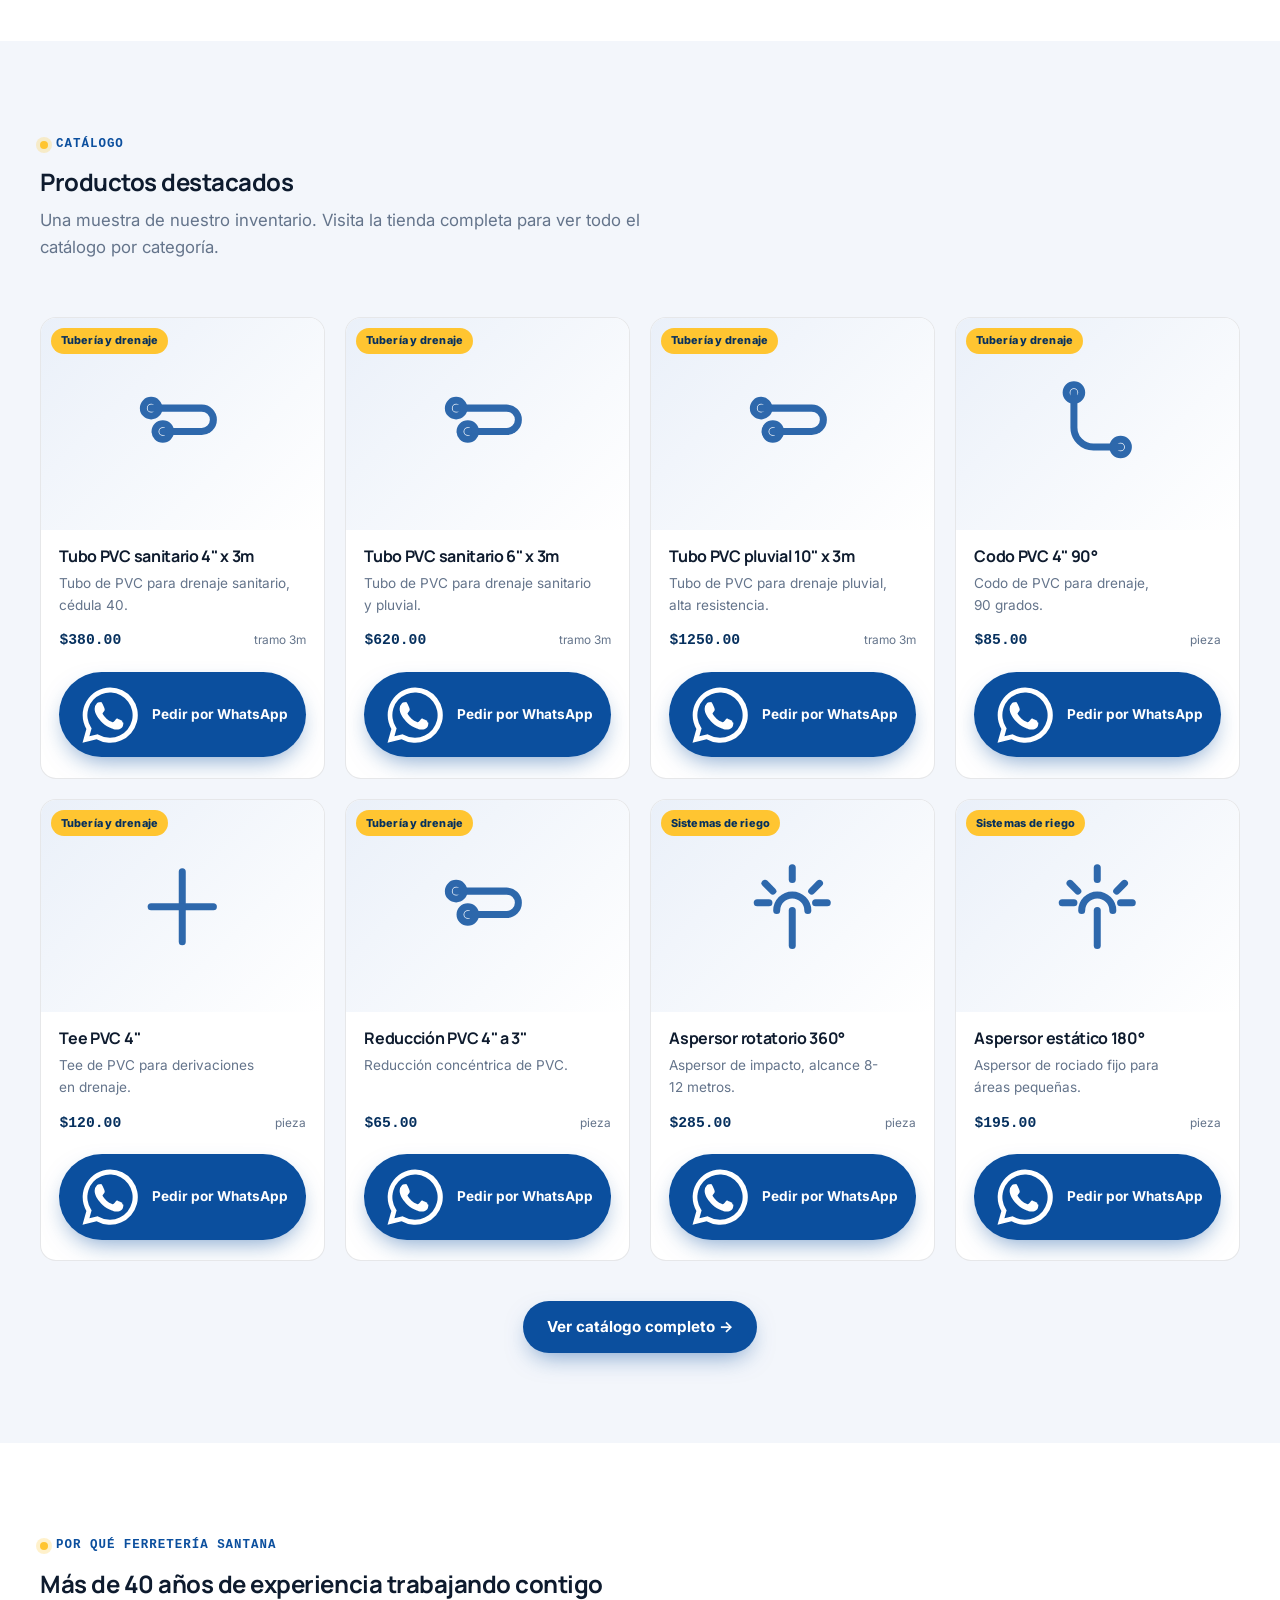
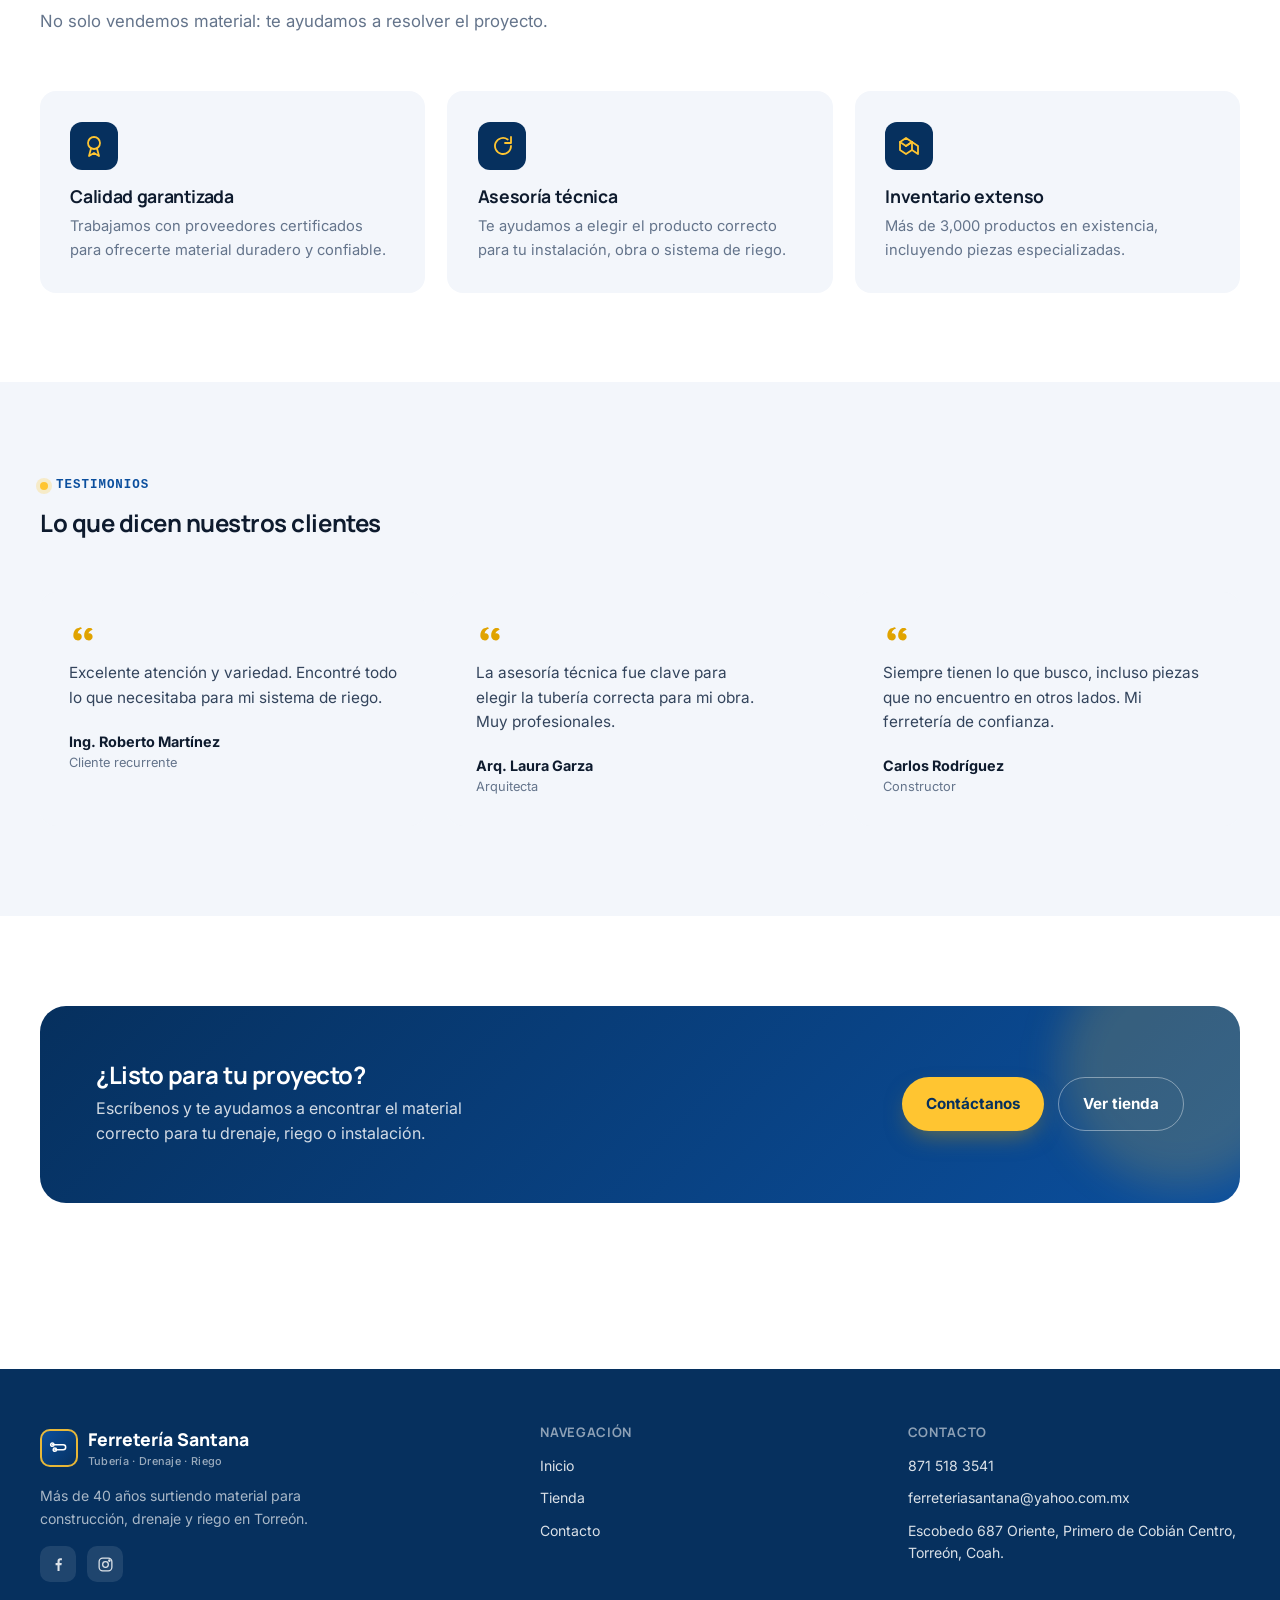
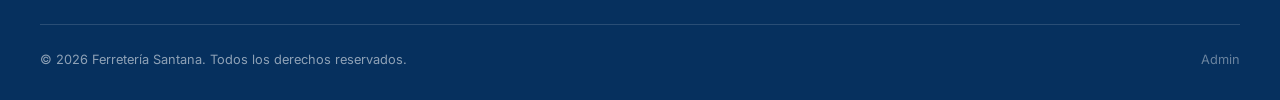
==== commit 16dae8af: "Update index.html" ====
--- a/index.html
+++ b/index.html
@@ -24,7 +24,7 @@
     </a>
     <nav class="nav-links" data-nav-links aria-label="Navegación principal"></nav>
     <div class="nav-cta">
-      <a class="btn btn-ghost btn-sm" href="tel:+528710000000">Llamar</a>
+      <a class="btn btn-ghost btn-sm" href="tel:+528715183541">Llamar</a>
       <a class="btn btn-accent btn-sm" href="contacto.html">Contáctanos</a>
     </div>
     <button class="nav-burger" data-nav-burger aria-label="Abrir menú"><span></span></button>
@@ -42,7 +42,7 @@
       <div class="hero-grid">
         <div>
           <div class="hero-badge"><span class="dot"></span> +40 años sirviendo a la comunidad</div>
-          <h1 class="hero-title">Todo para tu <em>drenaje</em>, riego y obra en un solo lugar</h1>
+          <h1 class="hero-title">La mejor opcion en <em>Tuberias </em>y conexiones.</h1>
           <p class="hero-sub">Tubería sanitaria y pluvial, sistemas de riego, válvulas, plomería y ferretería en general. Asesoría técnica de verdad, no solo venta.</p>
           <div class="hero-actions">
             <a class="btn btn-primary" href="tienda.html">Ver tienda <span aria-hidden="true">→</span></a>
@@ -153,8 +153,6 @@
 
 <div data-wa-float></div>
 
-<script defer src="lib/gsap.min.js"></script>
-<script defer src="lib/ScrollTrigger.min.js"></script>
 <script defer src="lib/manifest.js"></script>
 <script defer src="lib/products-data.js"></script>
 <script defer src="main.js?v=20260812"></script>
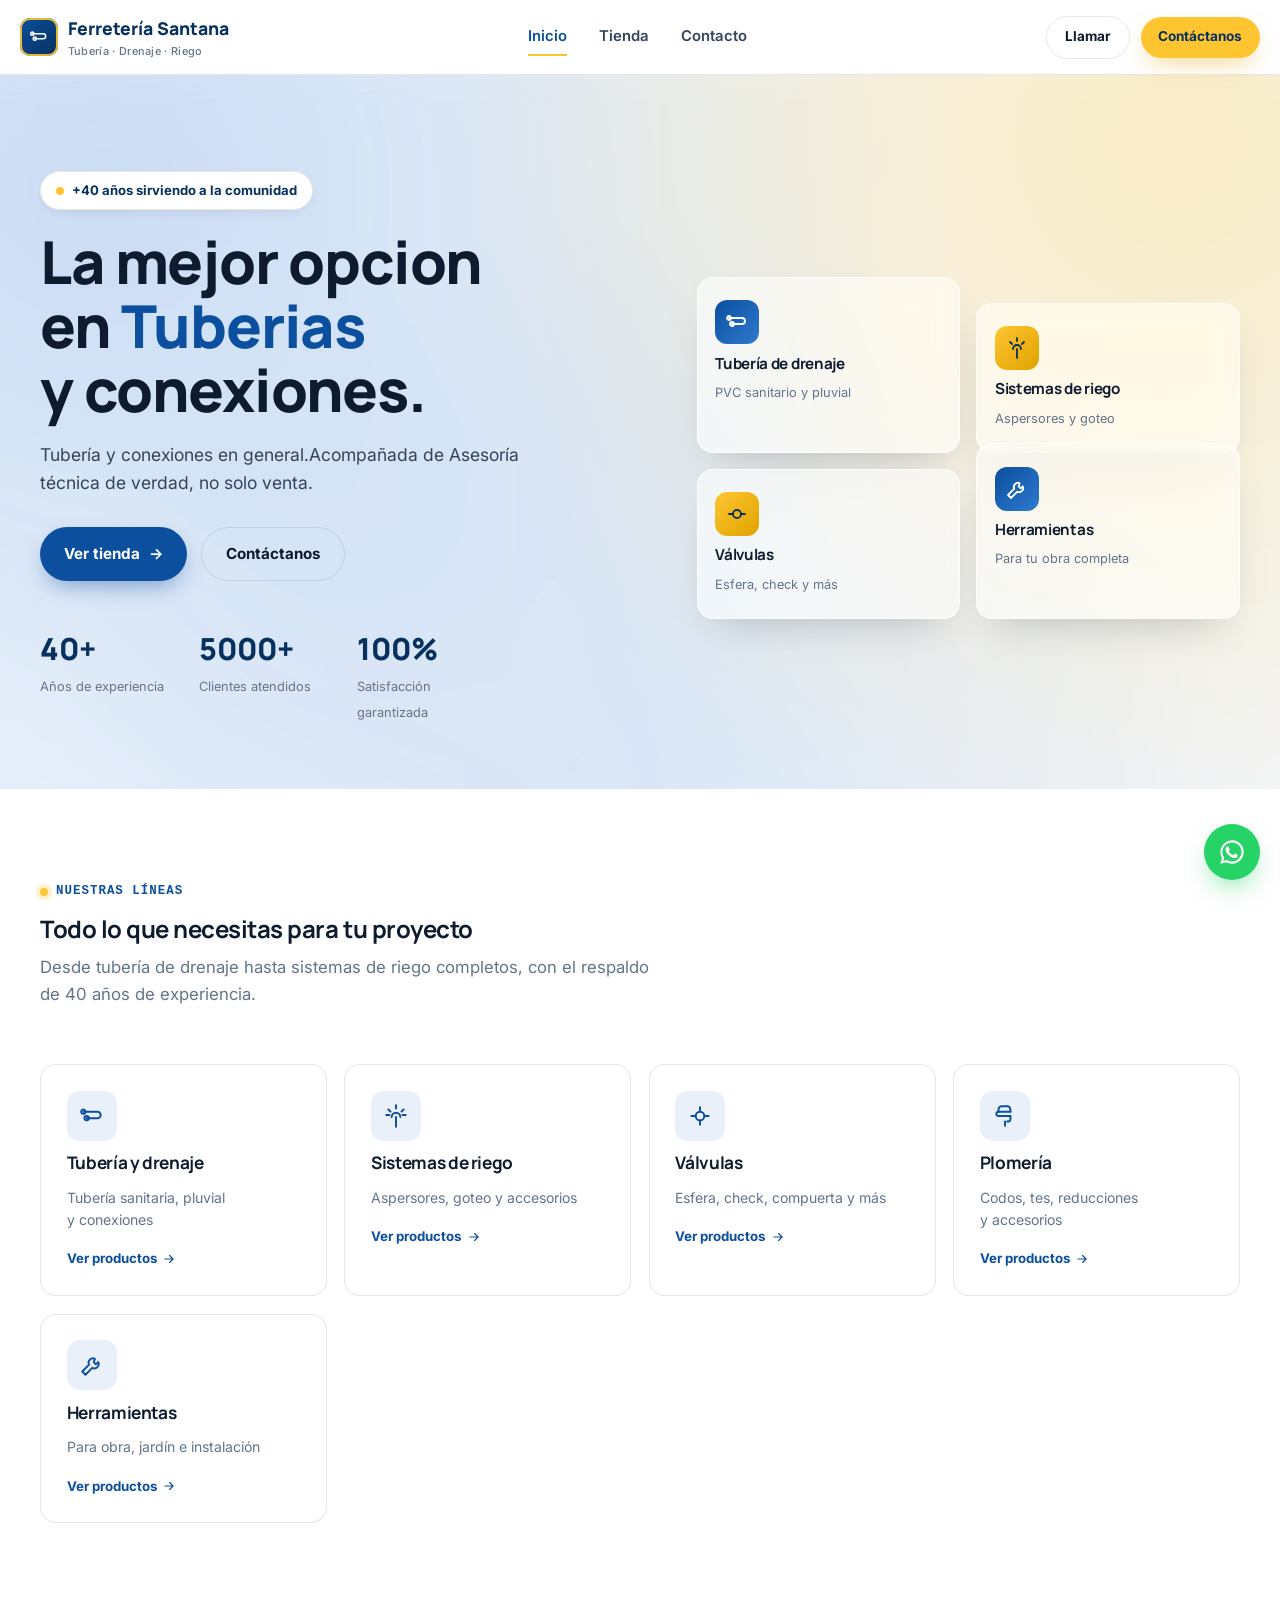
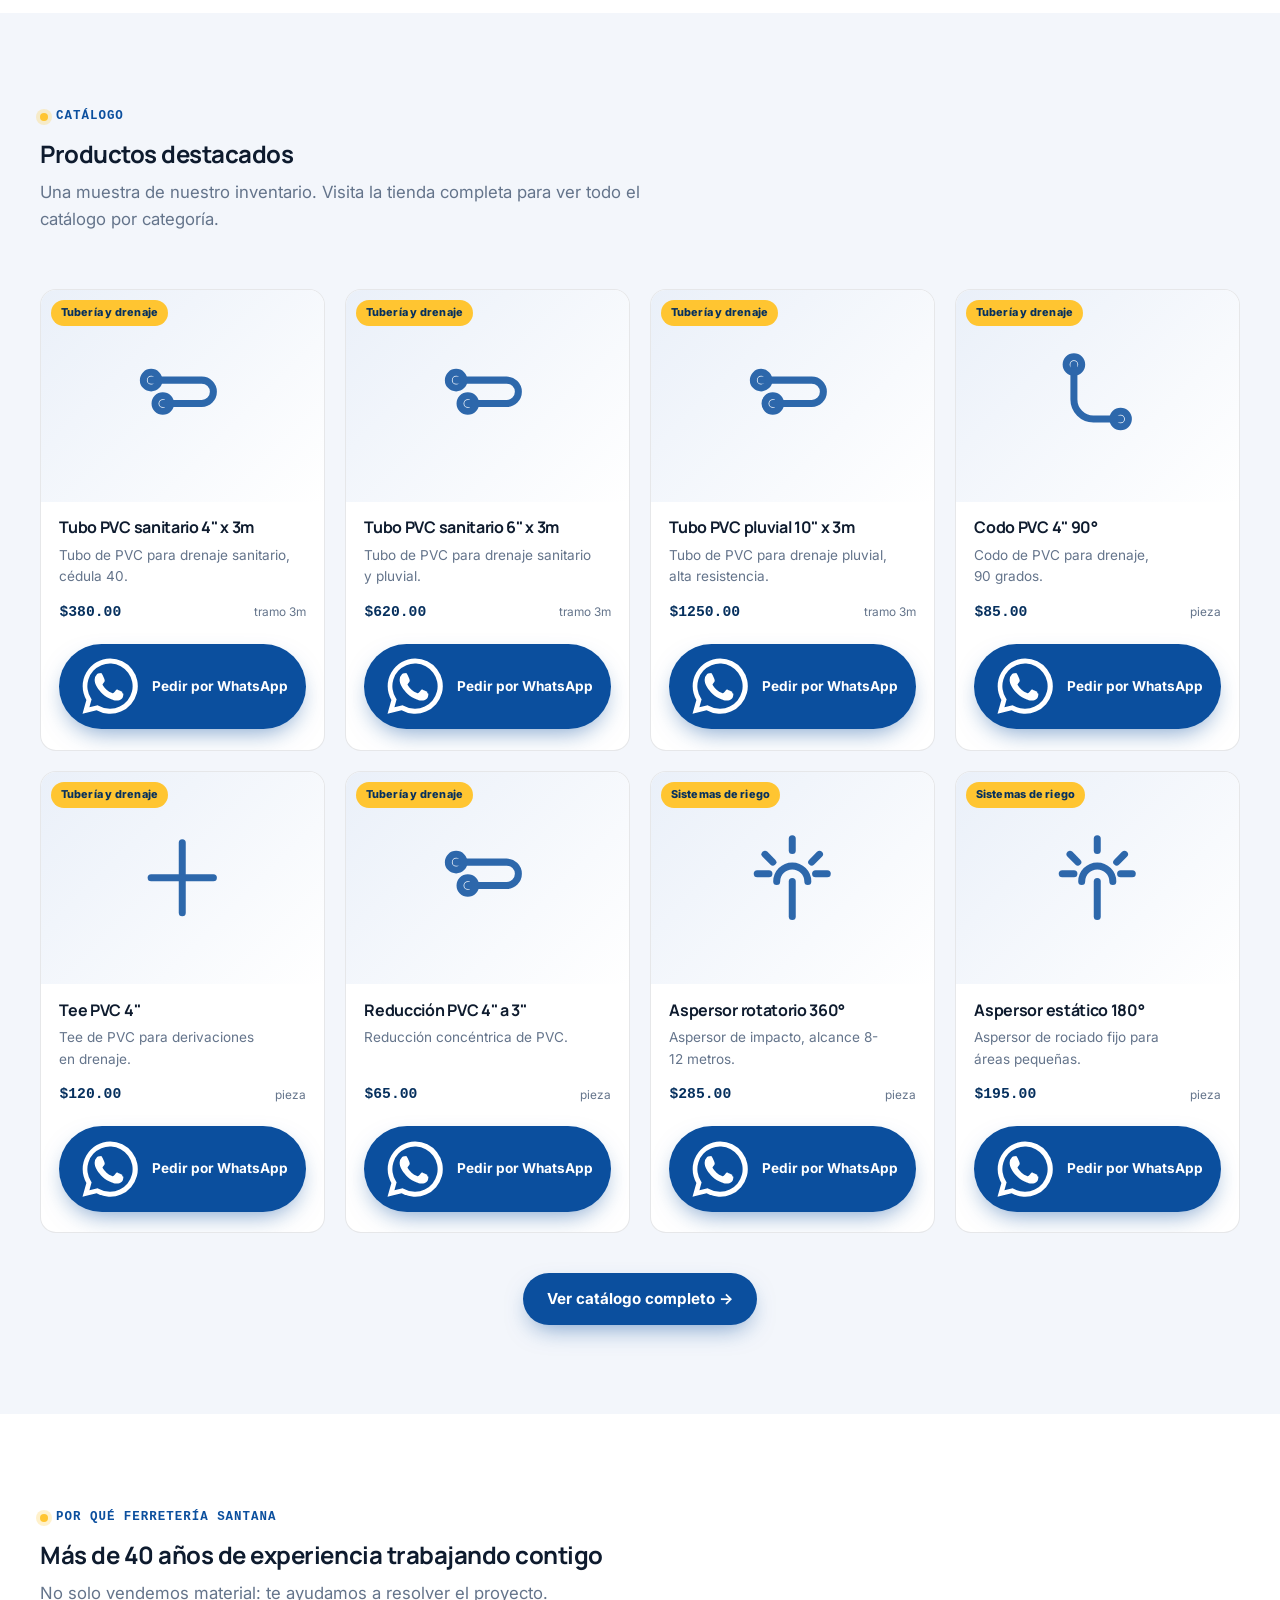
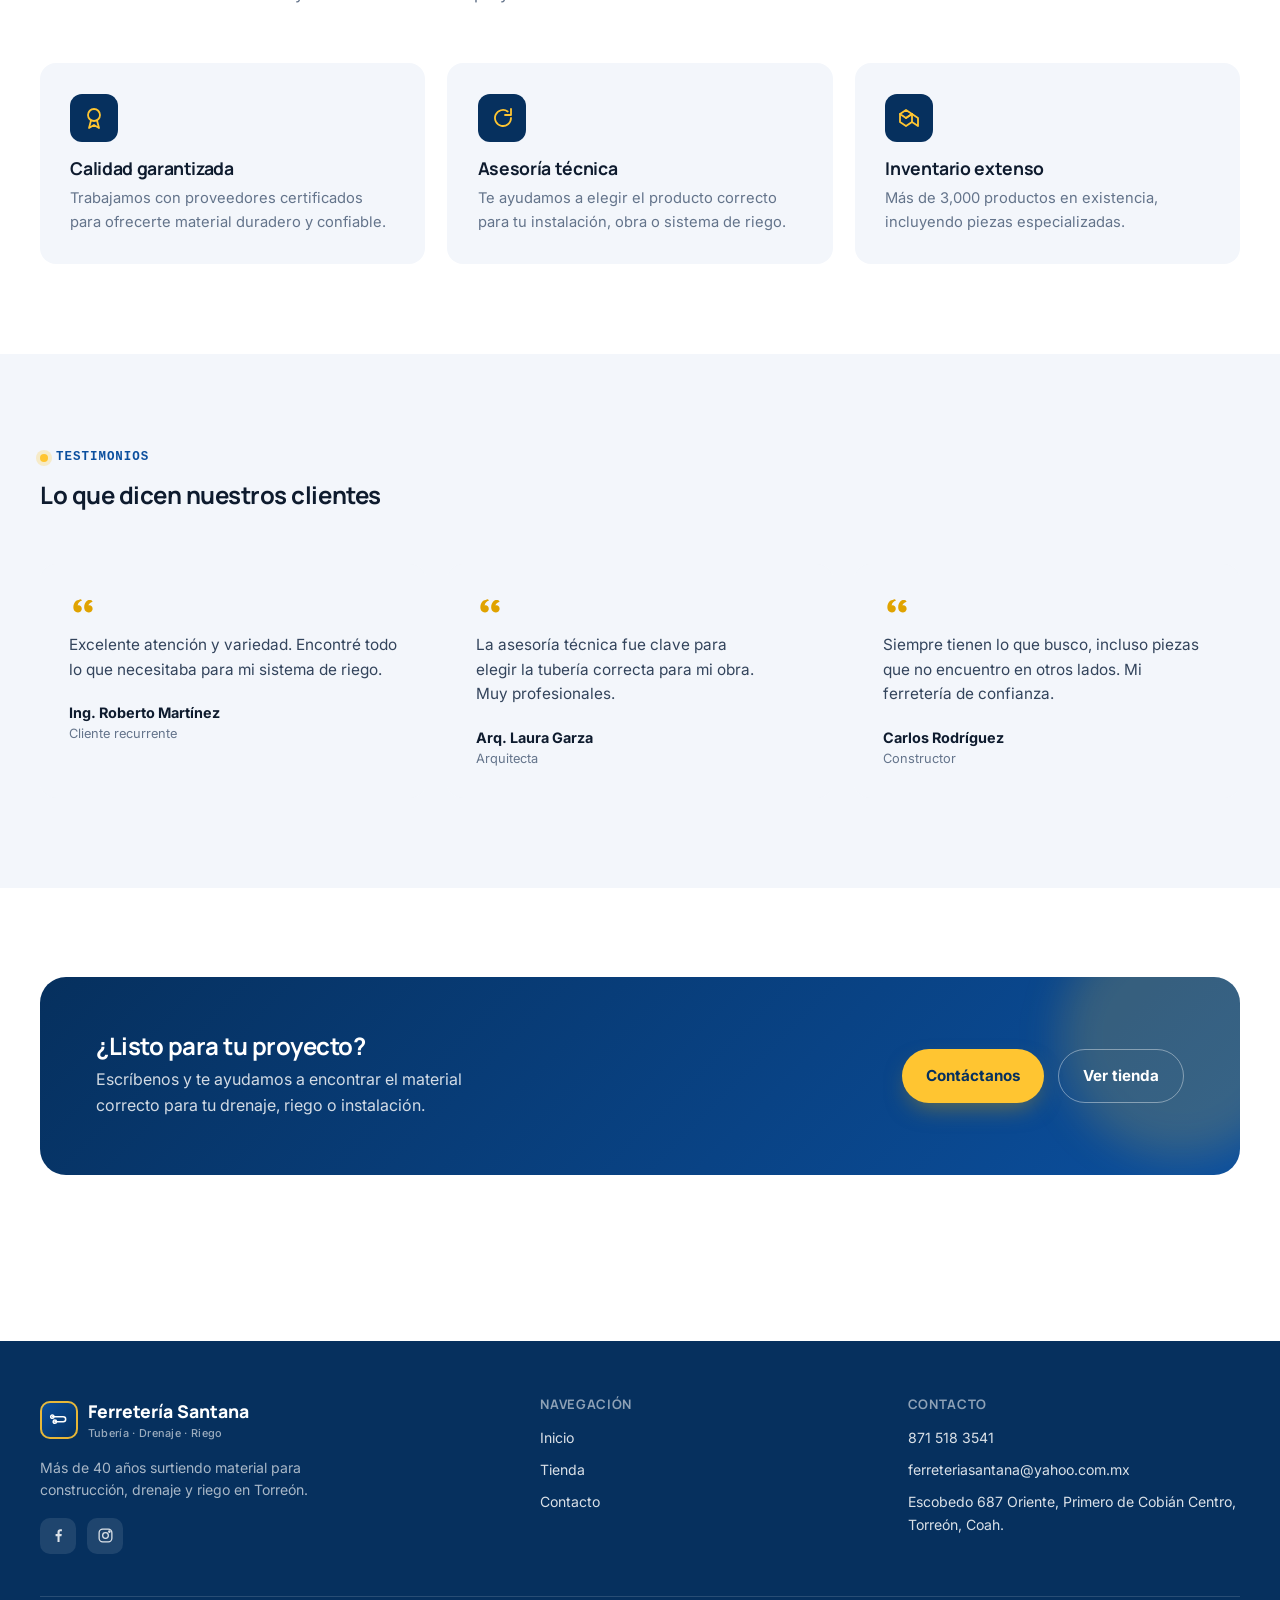
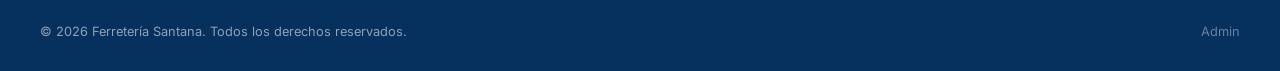
==== commit 3c57ec84: "Update index.html" ====
--- a/index.html
+++ b/index.html
@@ -3,7 +3,7 @@
 <head>
 <meta charset="UTF-8">
 <meta name="viewport" content="width=device-width, initial-scale=1.0">
-<title>Ferretería Santana | Tubería, Drenaje y Sistemas de Riego</title>
+<title>Ferretería Santana | Tubería y conexiones.</title>
 <meta name="description" content="Ferretería Santana: más de 40 años surtiendo tubería de drenaje, sistemas de riego, plomería y ferretería en general.">
 <link rel="preconnect" href="https://fonts.googleapis.com">
 <link rel="preconnect" href="https://fonts.gstatic.com" crossorigin>
@@ -43,7 +43,7 @@
         <div>
           <div class="hero-badge"><span class="dot"></span> +40 años sirviendo a la comunidad</div>
           <h1 class="hero-title">La mejor opcion en <em>Tuberias </em>y conexiones.</h1>
-          <p class="hero-sub">Tubería sanitaria y pluvial, sistemas de riego, válvulas, plomería y ferretería en general. Asesoría técnica de verdad, no solo venta.</p>
+          <p class="hero-sub">Tubería  y conexiones en general.Acompañada de Asesoría técnica de verdad, no solo venta.</p>
           <div class="hero-actions">
             <a class="btn btn-primary" href="tienda.html">Ver tienda <span aria-hidden="true">→</span></a>
             <a class="btn btn-ghost" href="contacto.html">Contáctanos</a>
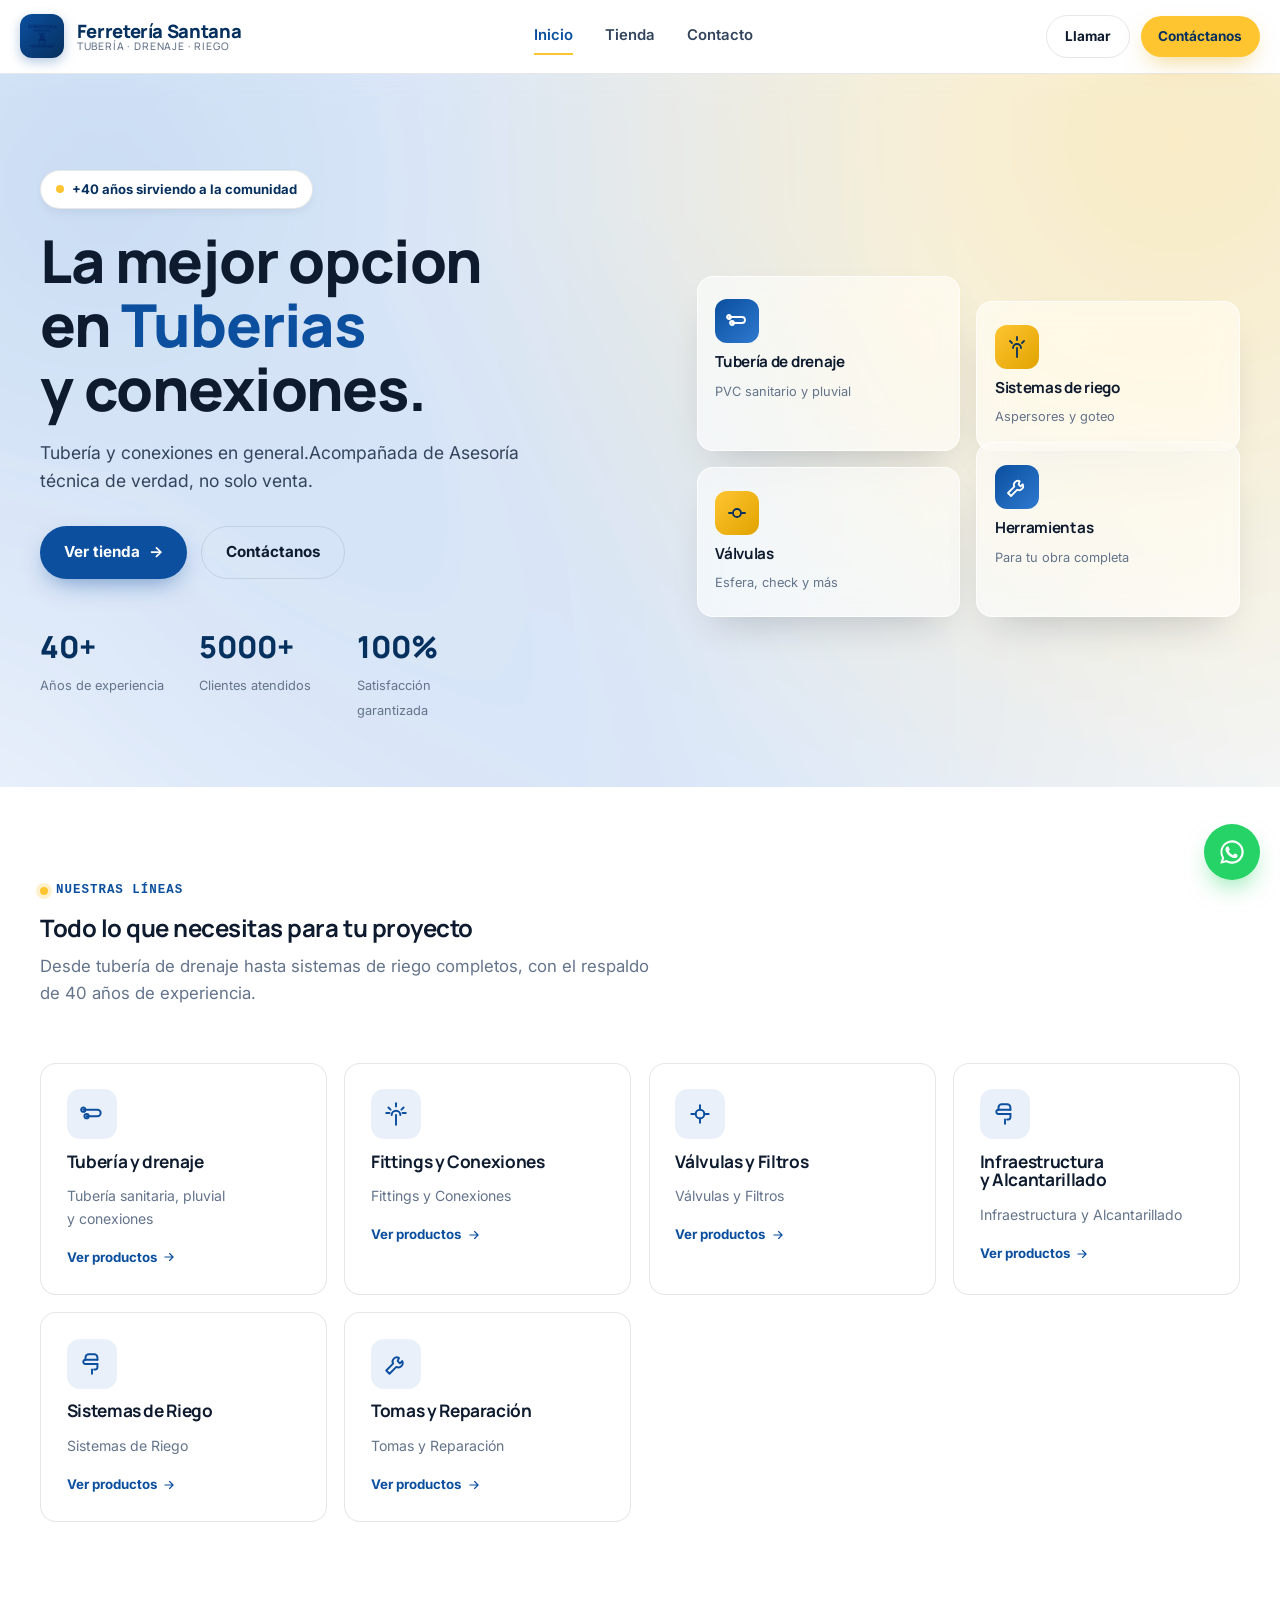
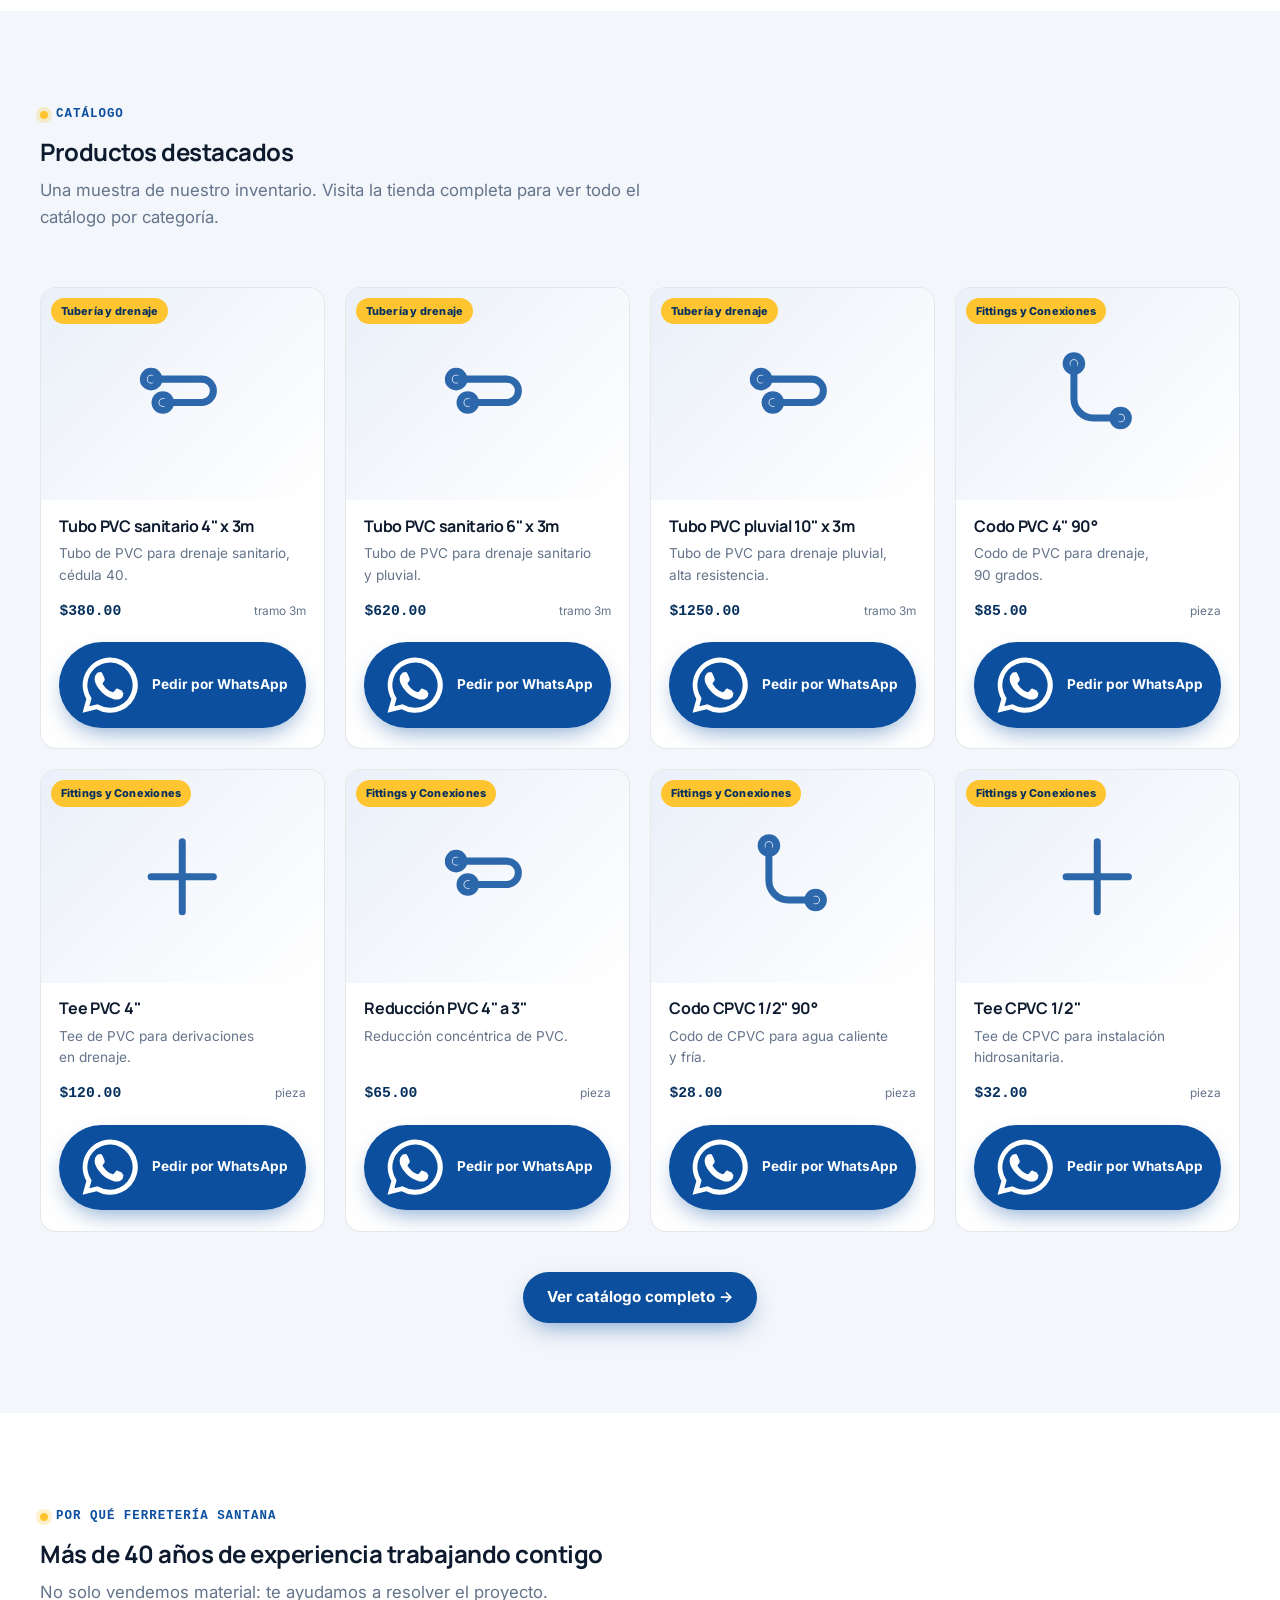
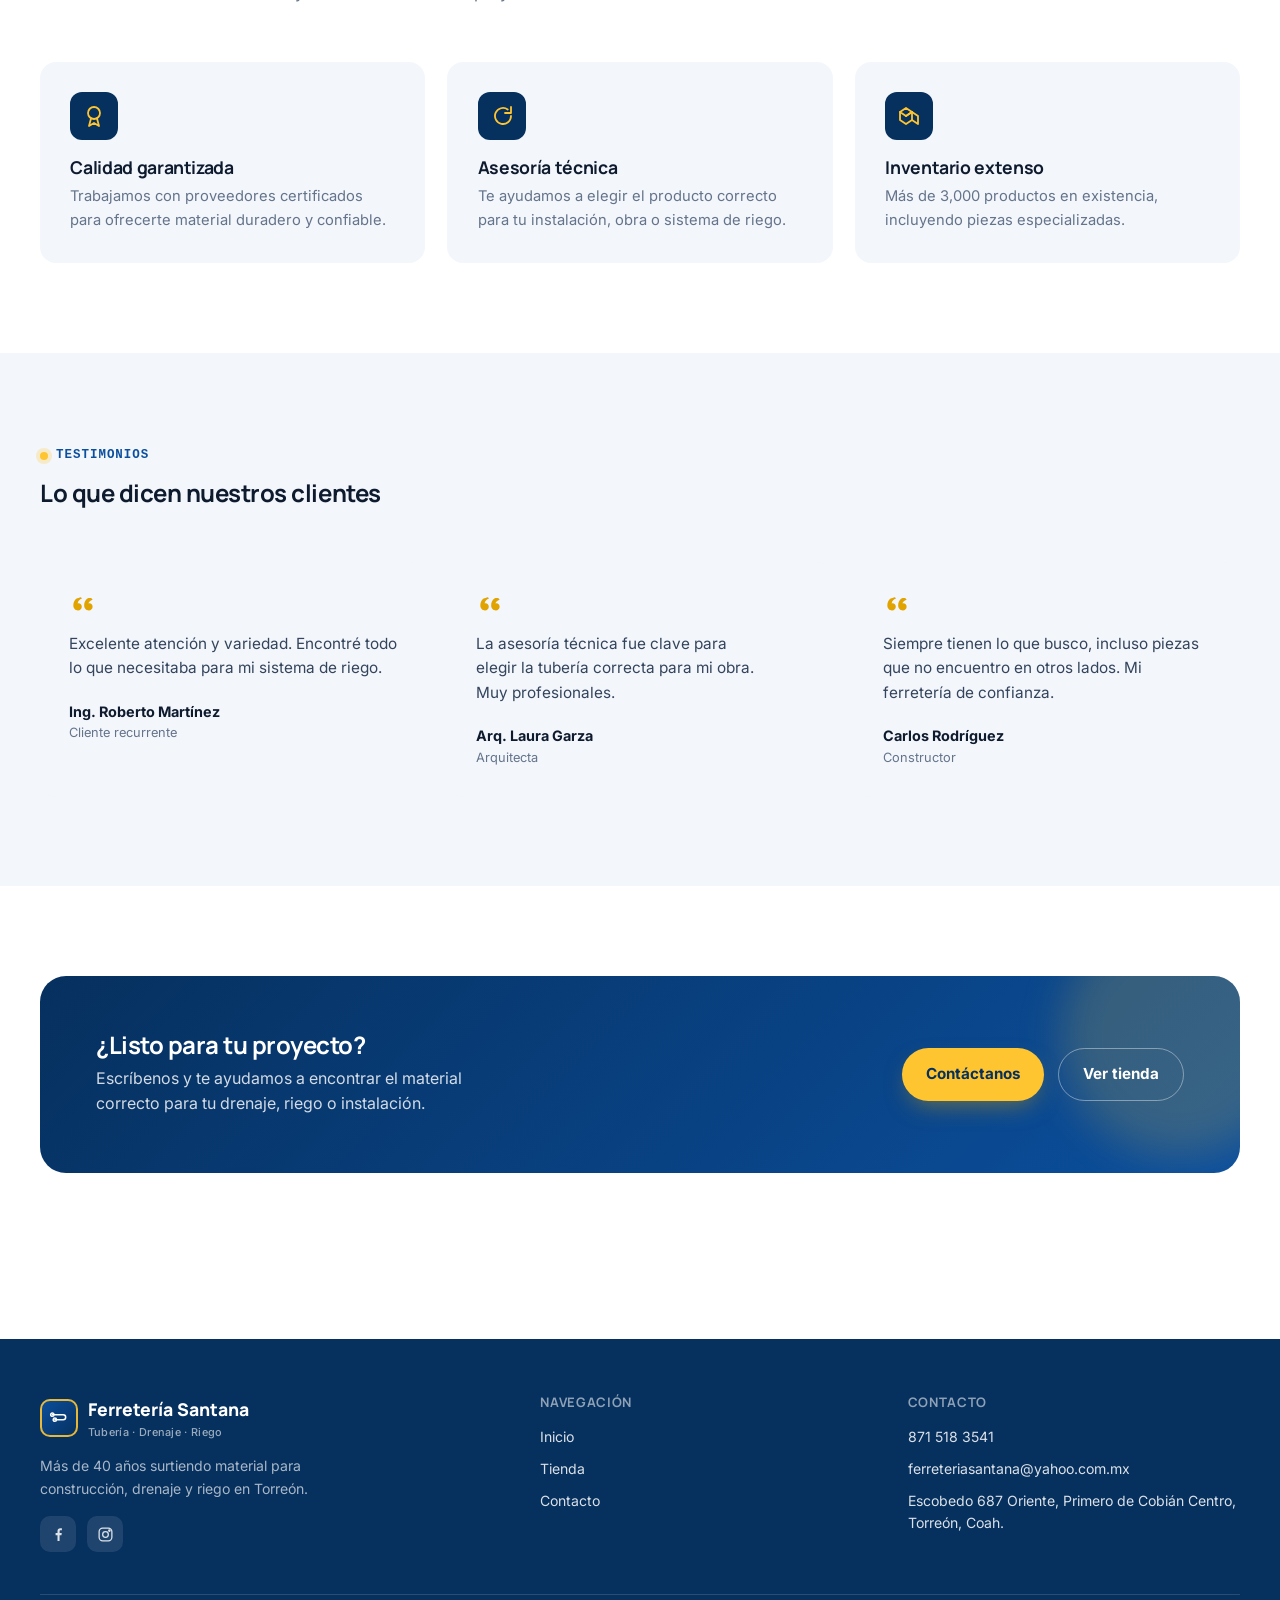
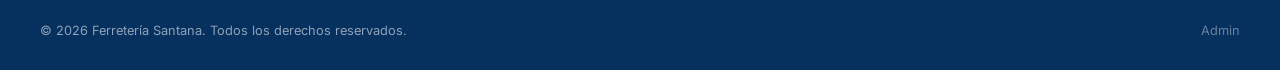
==== commit 2dc744f5: "Update index.html" ====
--- a/index.html
+++ b/index.html
@@ -16,11 +16,12 @@
 
 <header class="nav">
   <div class="container nav-inner">
-    <a class="brand" href="index.html">
-      <span class="brand-mark">
-        <svg viewBox="0 0 24 24" fill="none" stroke="#fff" stroke-width="1.8" stroke-linecap="round" stroke-linejoin="round"><path d="M4 8h13a3 3 0 0 1 3 3v0a3 3 0 0 1-3 3H7"/><circle cx="4" cy="8" r="2"/><circle cx="7" cy="14" r="2"/></svg>
+    <a class="brand" href="index.html" style="display:flex;align-items:center;gap:0.8rem;text-decoration:none;">
+      <img src="assets/img/logo.png" alt="Ferretería Santana" style="width:44px;height:44px;border-radius:12px;background:linear-gradient(135deg,#0b4f9e,#06305e);padding:6px;box-shadow:0 4px 12px rgba(11,79,158,0.3);flex-shrink:0;">
+      <span style="display:flex;flex-direction:column;line-height:1.1;">
+        <span style="font-size:1.15rem;font-weight:800;color:#06305e;letter-spacing:-0.02em;">Ferretería Santana</span>
+        <span style="font-size:0.65rem;font-weight:500;color:#64748b;letter-spacing:0.08em;text-transform:uppercase;">Tubería · Drenaje · Riego</span>
       </span>
-      <span><span data-brand-name>Ferretería Santana</span><small>Tubería · Drenaje · Riego</small></span>
     </a>
     <nav class="nav-links" data-nav-links aria-label="Navegación principal"></nav>
     <div class="nav-cta">
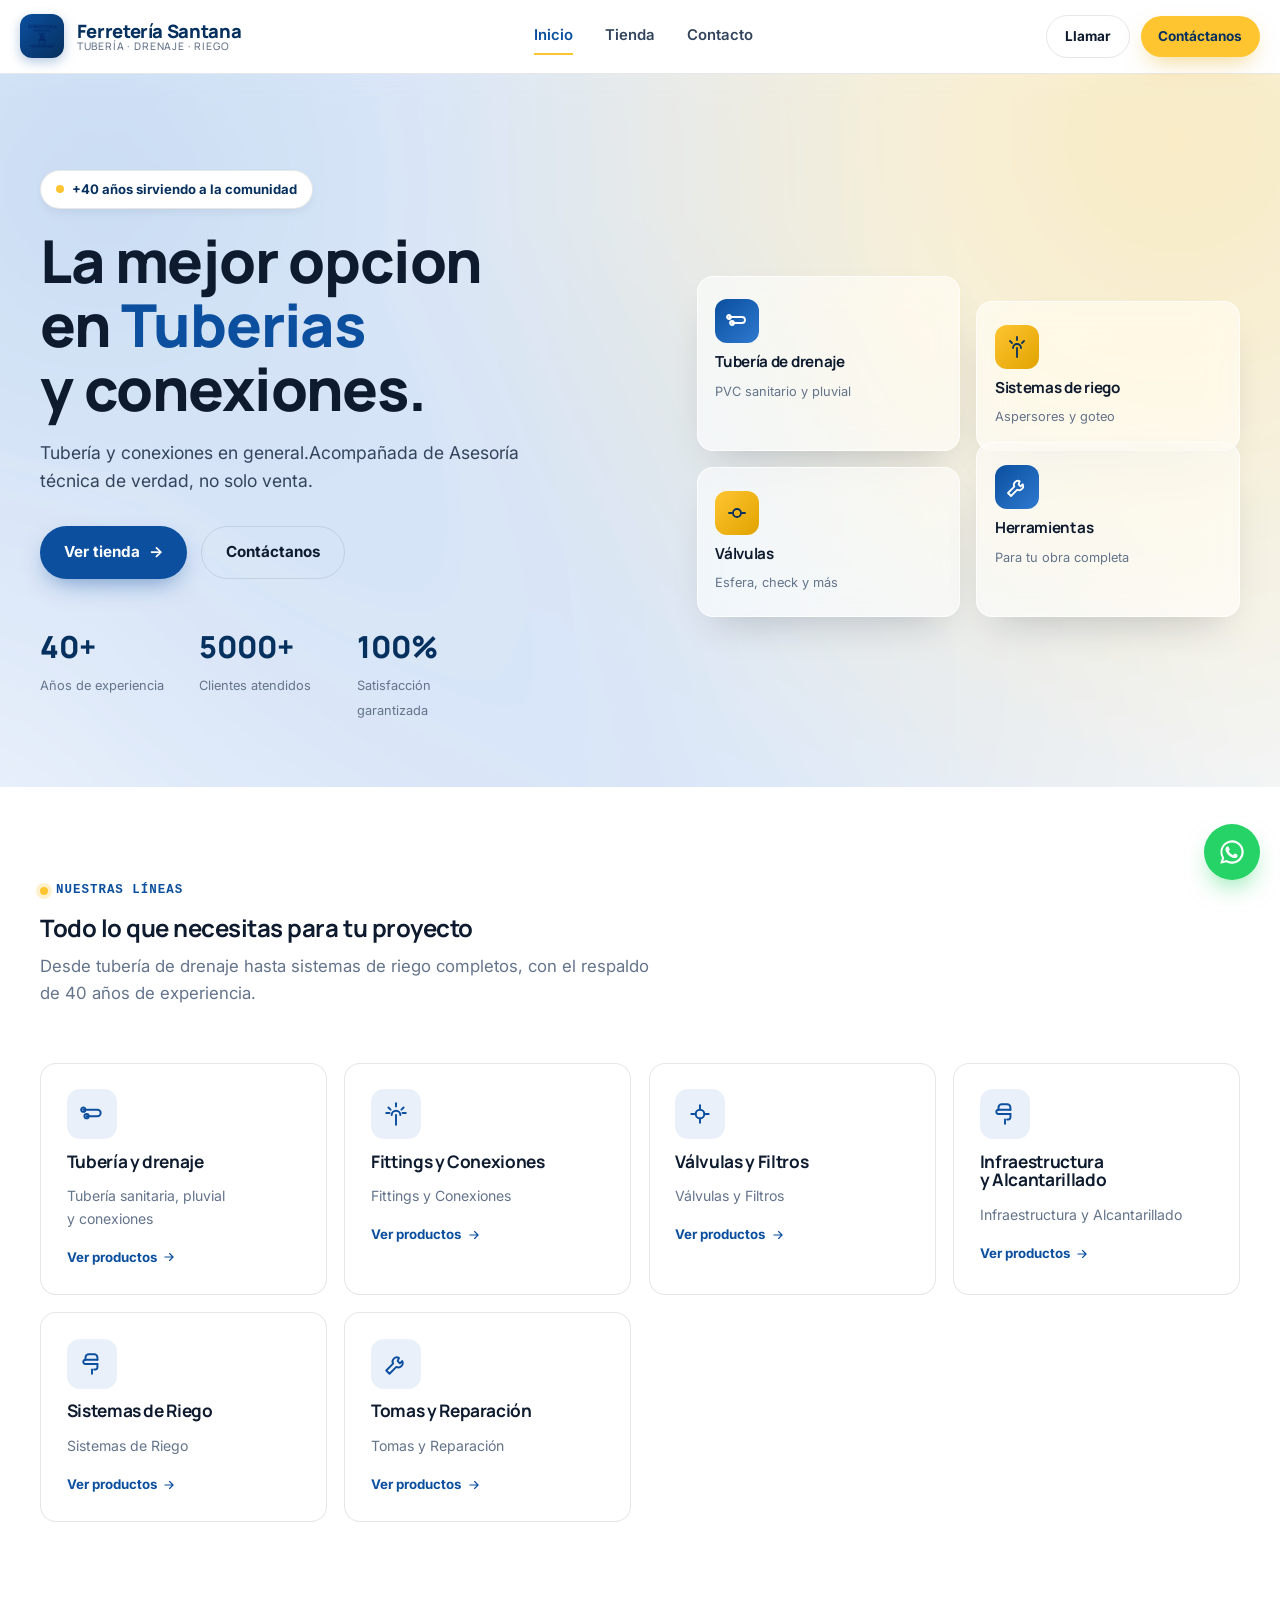
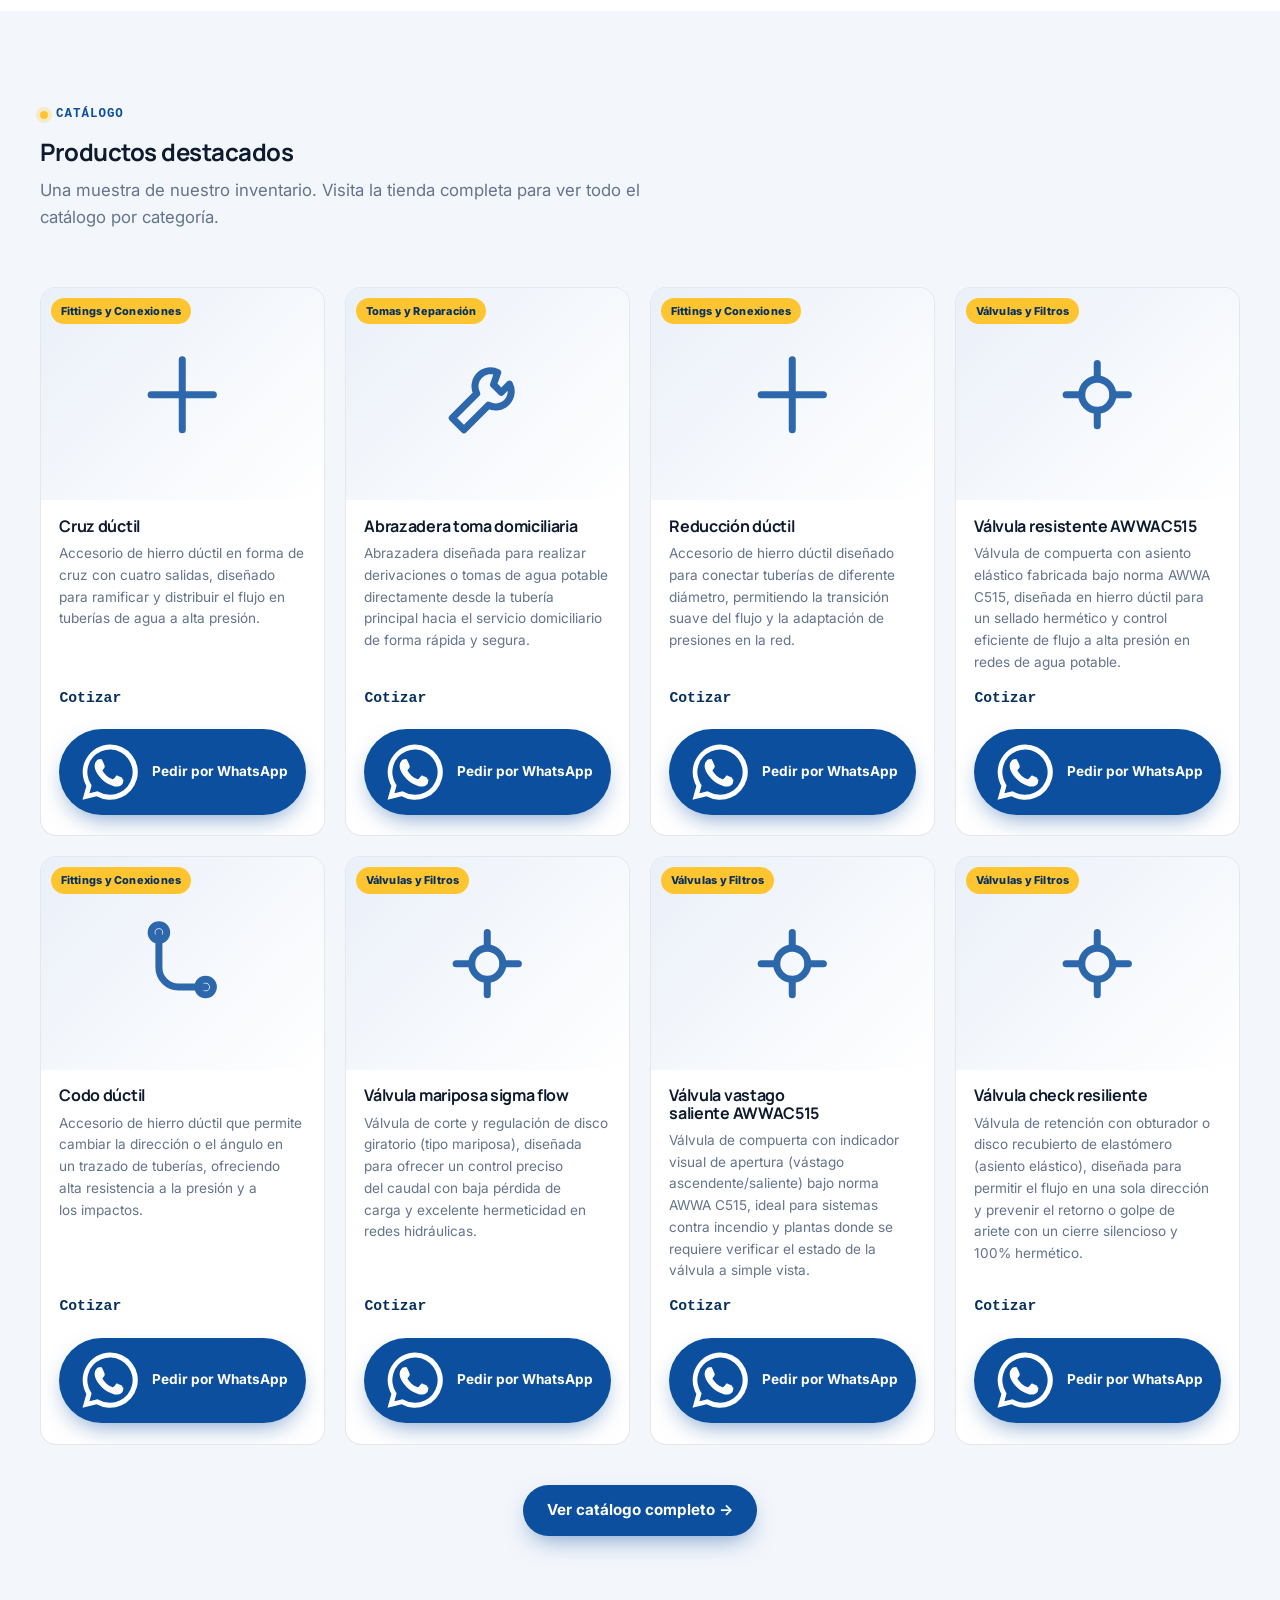
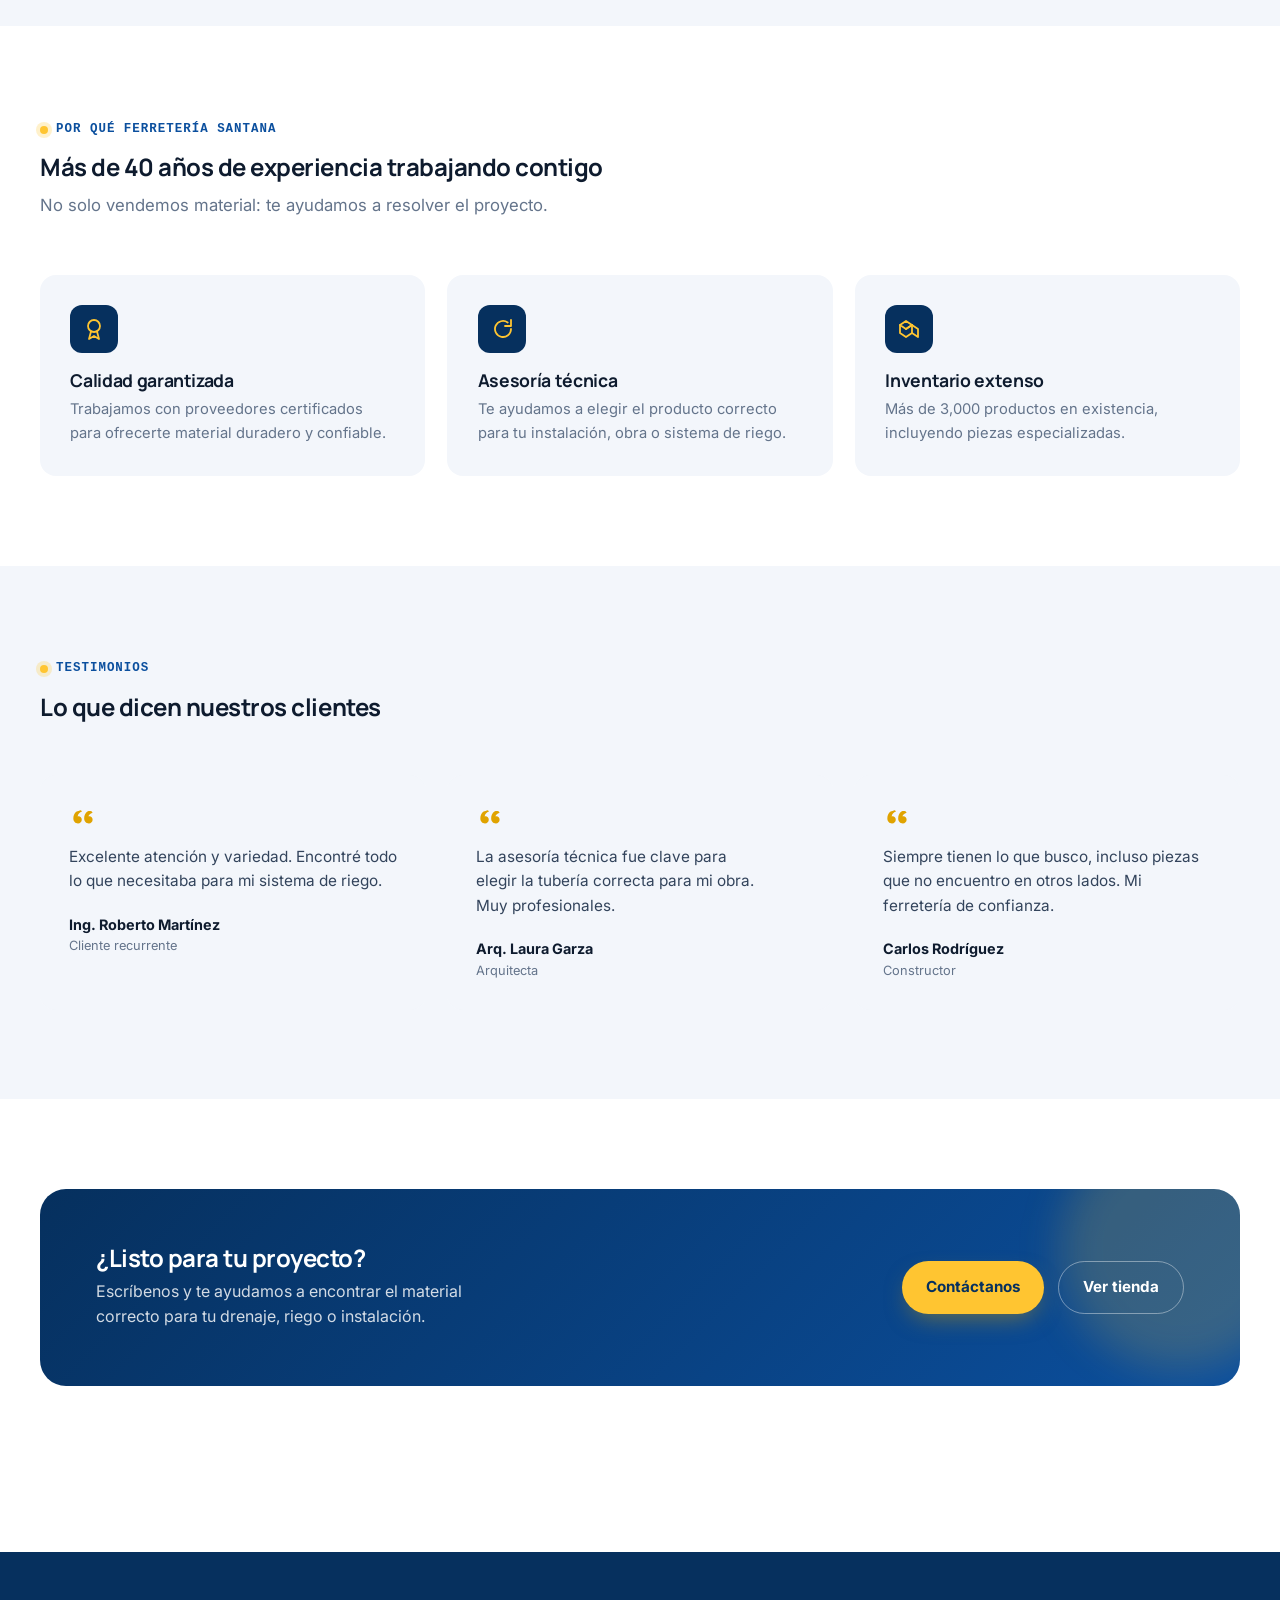
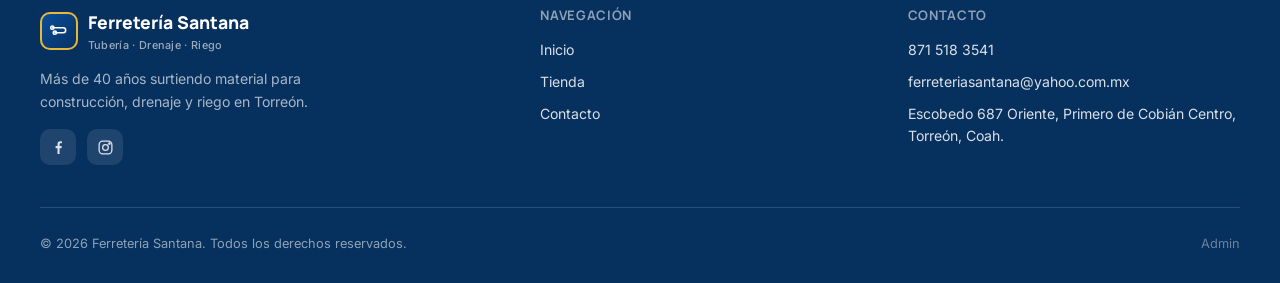
==== commit 98bccf63: "Add files via upload" ====
--- a/index.html
+++ b/index.html
@@ -154,8 +154,8 @@
 
 <div data-wa-float></div>
 
-<script defer src="lib/manifest.js"></script>
-<script defer src="lib/products-data.js"></script>
+<script defer src="lib/manifest.js?v=20260819b"></script>
+<script defer src="lib/products-data.js?v=20260819b"></script>
 <script defer src="main.js?v=20260812"></script>
 </body>
 </html>
